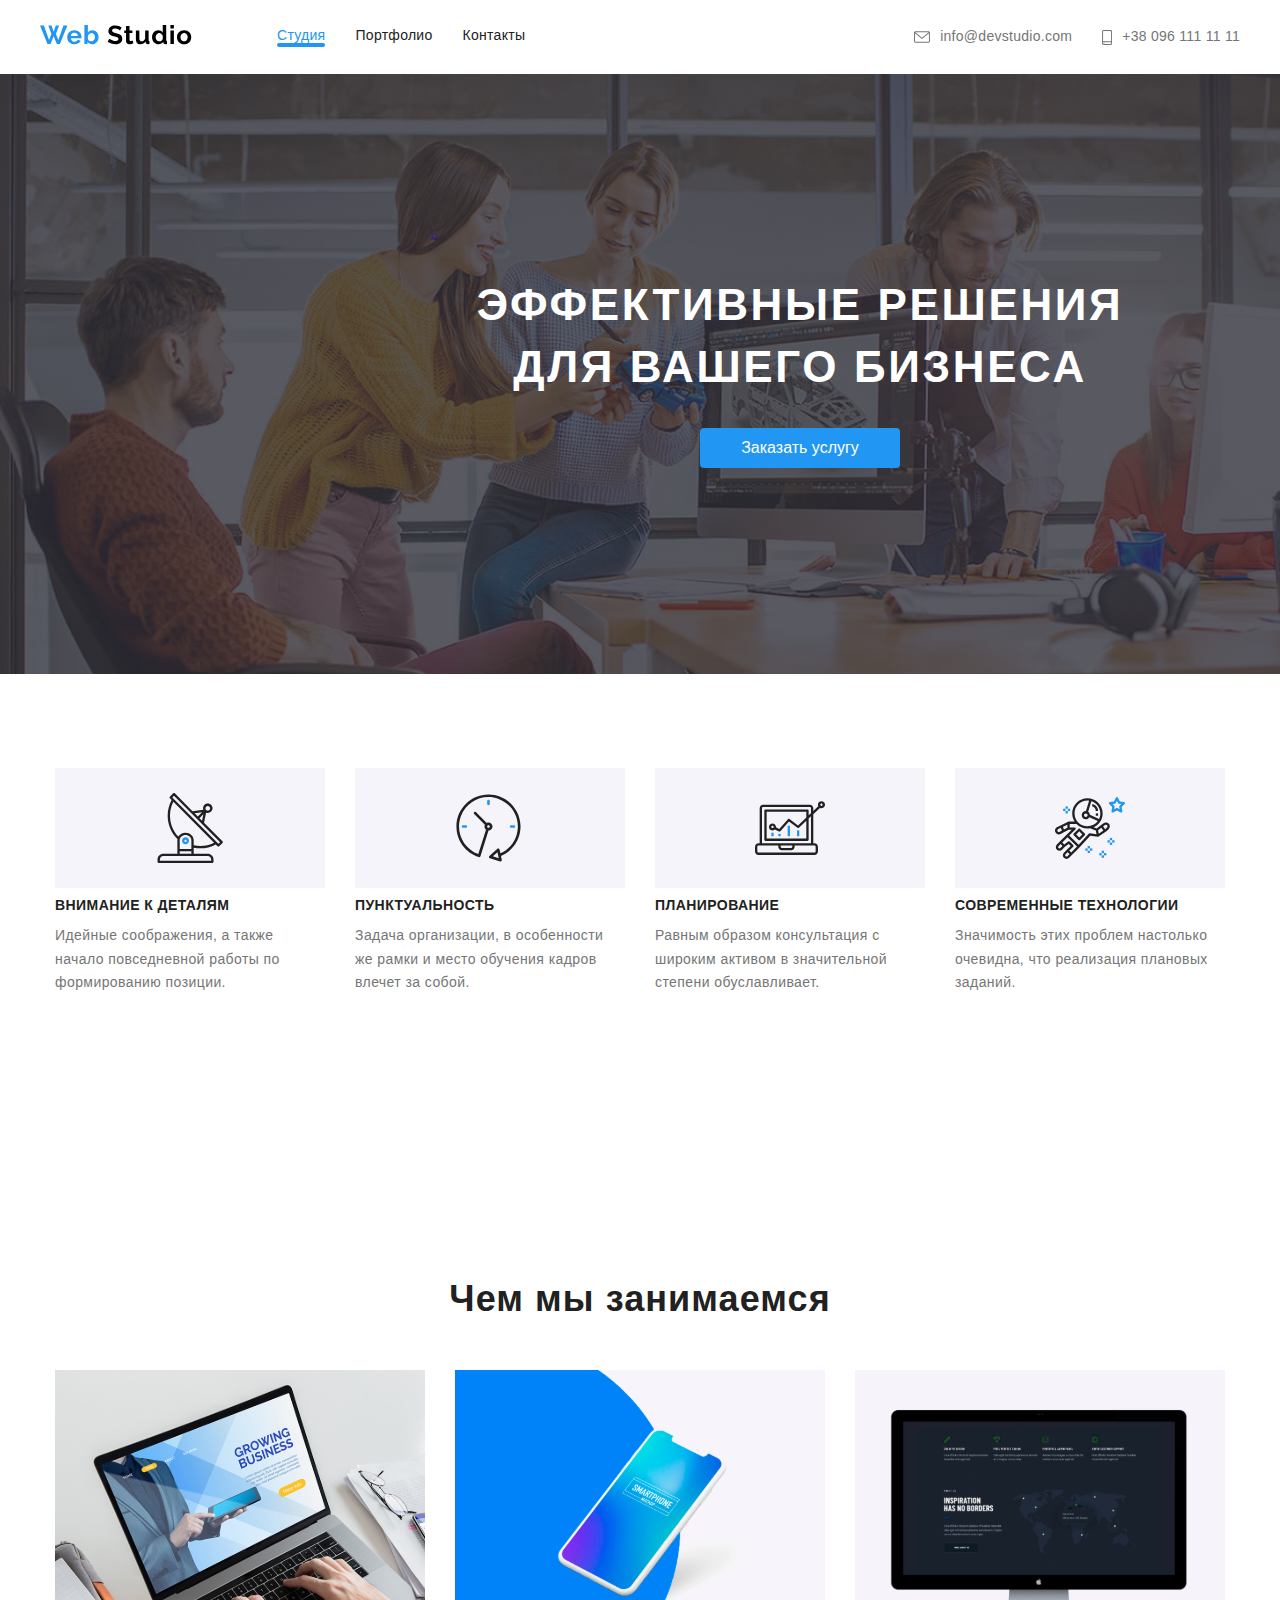
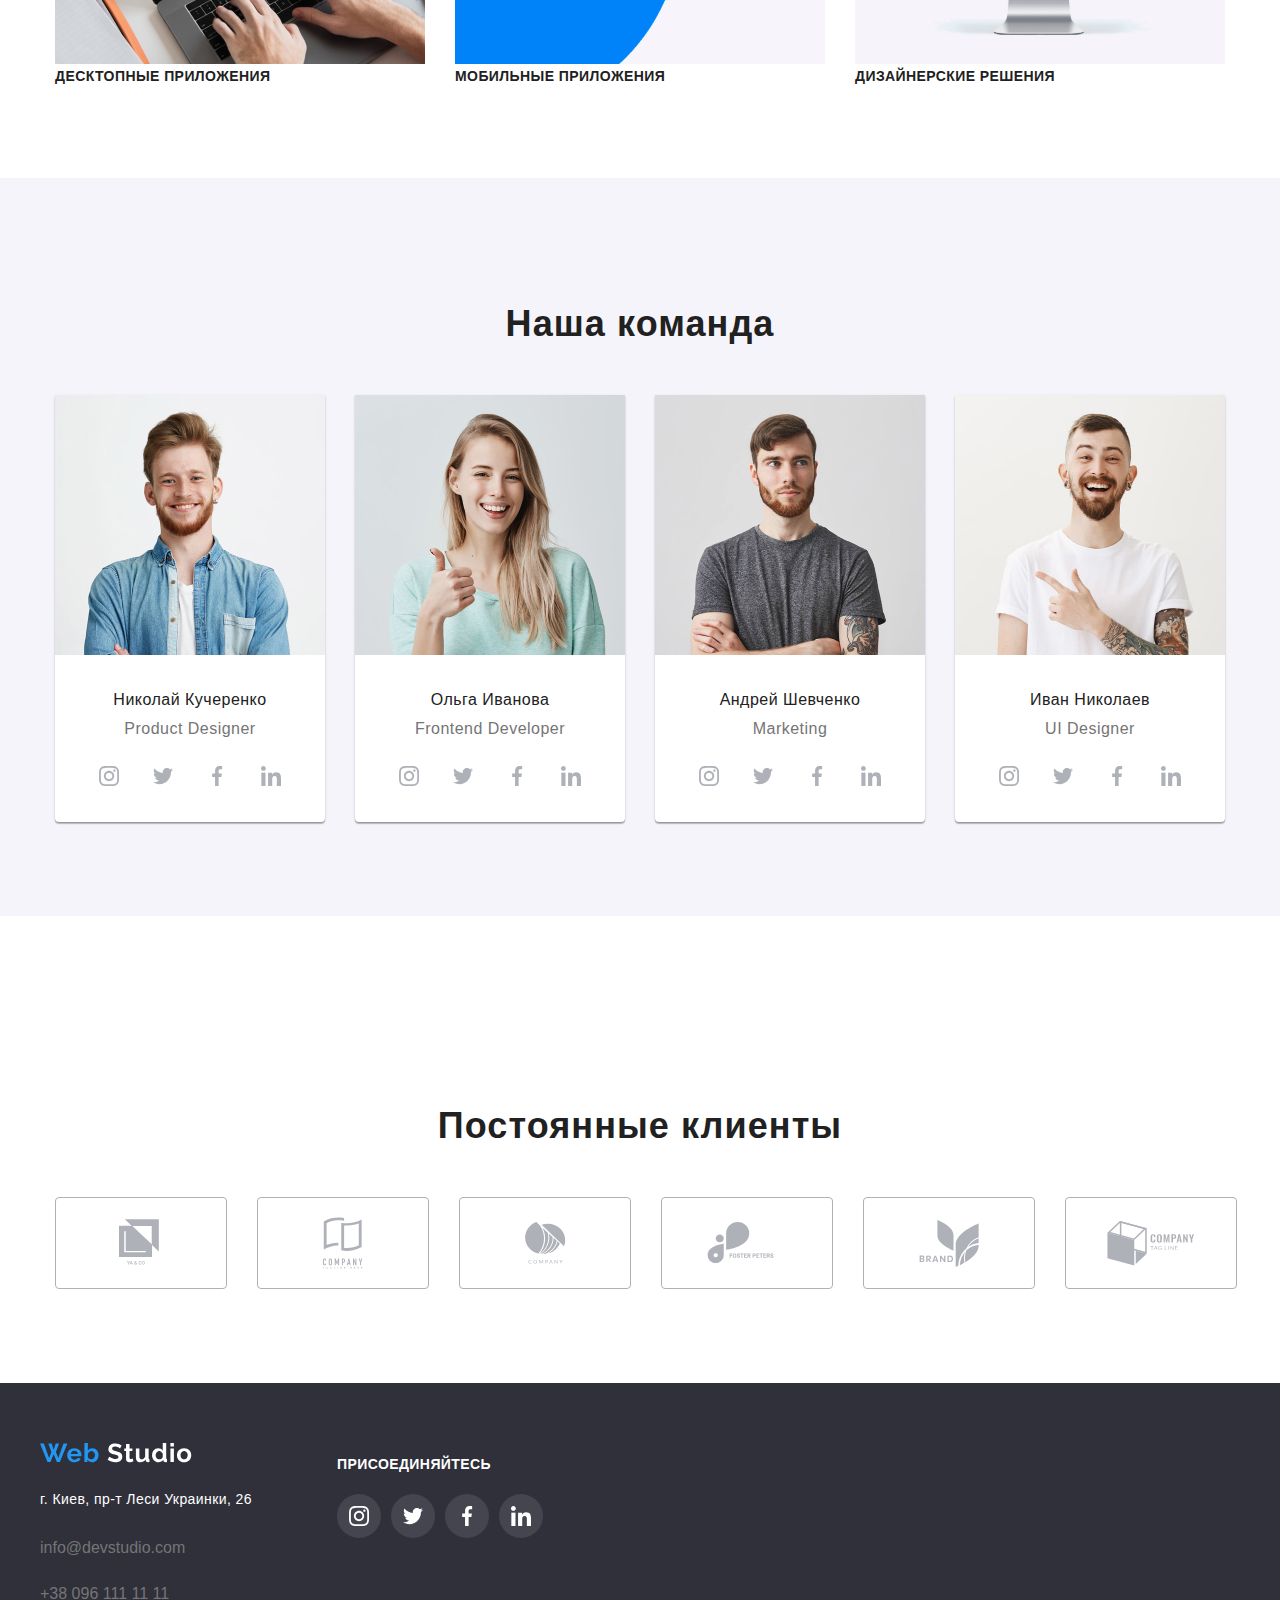
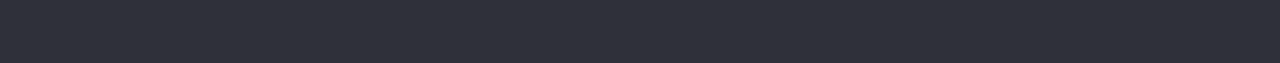
==== index.html @ 4288b65d "Update index.html" ====
<!DOCTYPE html>
<html lang="ru">
  <head>
    <meta charset="UTF-8" />
    <meta name="viewport" content="width=device-width, initial-scale=1.0" />
    <link
      rel="stylesheet"
      href="https://cdnjs.cloudflare.com/ajax/libs/modern-normalize/0.7.0/modern-normalize.min.css"
    />
    <link rel="stylesheet" href="./css/styles.css" />
    <title>WebStudio</title>
  </head>

  <body class="page">
    <!-- header  -->
    <header>
      <div class="navigation-container">
        <div class="logo">
          <a href="./index.html"
            ><img src="./images/WebStudio.svg" alt="Логотип"
          /></a>
        </div>
        <!-- Site navigation -->

        <nav>
          <ul class="site-nav list">
            <li class="item">
              <a class="current-link" href="./index.html">Студия</a>
            </li>
            <li class="item"><a href="./portfolio.html">Портфолио</a></li>
            <li class="item"><a href="">Контакты</a></li>
          </ul>
        </nav>

        <!-- contacts -->

        <div class="contacts">
          <a class="email-style" href="mailto:info@devstudio.co"
            ><svg class="icon-email" width="16" height="12">
              <use href="./images/sprite.svg#icon-envelope"></use>
            </svg>
            <span class="email-text"> info@devstudio.com</span>
          </a>

          <a class="phonenumber-style" href="tel:+380961111111"
            ><svg class="icon-phone" width="10" height="15">
              <use href="./images/sprite.svg#icon-smartphone"></use>
            </svg>
            <span class="phonenumber-text"> +38 096 111 11 11</span>
          </a>
        </div>
      </div>
    </header>
    <main>
      <!-- Hero -->
      <section class="hero">
        <div class="cotainer-hero">
          <h1 class="hero-title no-margin">
            Эффективные решения <br />
            для вашего бизнеса
          </h1>
          <button class="button">Заказать услугу</button>
        </div>
      </section>
      <!-- Features -->
      <section class="features">
        <div class="container">
          <h2 class="title no-margin">
            *Логический заголовк,который не должен отображаться*
          </h2>
          <ul class="list">
            <li class="item">
              <div class="features-icon-bcg">
                <svg class="features-icon">
                  <use
                    href="./images/sprite.svg#icon-antenna"
                    width="70"
                    height="70"
                  ></use>
                </svg>
              </div>
              <h3 class="features-title">Внимание к деталям</h3>
              <p class="features-text">
                Идейные соображения, а также начало повседневной работы по
                формированию позиции.
              </p>
            </li>
            <li class="item">
              <div class="features-icon-bcg">
                <svg class="features-icon">
                  <use
                    href="./images/sprite.svg#icon-clock"
                    width="67"
                    height="70"
                  ></use>
                </svg>
              </div>
              <h3 class="features-title">Пунктуальность</h3>
              <p class="features-text">
                Задача организации, в особенности же рамки и место обучения
                кадров влечет за собой.
              </p>
            </li>
            <li class="item">
              <div class="features-icon-bcg">
                <svg class="features-icon">
                  <use
                    href="./images/sprite.svg#icon-computer"
                    width="70"
                    height="70"
                  ></use>
                </svg>
              </div>
              <h3 class="features-title">Планирование</h3>
              <p class="features-text">
                Равным образом консультация с широким активом в значительной
                степени обуславливает.
              </p>
            </li>
            <li class="item">
              <div class="features-icon-bcg">
                <svg class="features-icon">
                  <use
                    href="./images/sprite.svg#icon-astronaut"
                    width="70"
                    height="70"
                  ></use>
                </svg>
              </div>
              <h3 class="features-title">Современные технологии</h3>
              <p class="features-text">
                Значимость этих проблем настолько очевидна, что реализация
                плановых заданий.
              </p>
            </li>
          </ul>
        </div>
      </section>
      <!-- Works -->
      <section class="works">
        <div class="container">
          <h2 class="works title">Чем мы занимаемся</h2>
          <!-- work types -->
          <ul class="works-list list">
            <li class="works-item">
              <figure class="no-margin">
                <img src="./images/laptop.svg" alt="Лаптоп" width="370" />
                <figcaption class="work-name">
                  Десктопные приложения
                </figcaption>
              </figure>
            </li>
            <li class="works-item">
              <figure class="no-margin">
                <img
                  src="./images/telephoneblue.svg"
                  alt="Смартфон"
                  width="370"
                />
                <figcaption class="work-name">
                  Мобильные приложения
                </figcaption>
              </figure>
            </li>
            <li class="works-item">
              <figure class="no-margin">
                <img src="./images/desktop.svg" alt="экран" width="370" />
                <figcaption class="work-name">
                  Дизайнерские решения
                </figcaption>
              </figure>
            </li>
          </ul>
        </div>
      </section>
      <!-- Our Team -->
      <section class="team">
        <div class="container">
          <h2 class="title">Наша команда</h2>
          <!-- team members -->
          <ul class="team-list list">
            <li class="team-item">
              <img
                src="./images/kolja.jpg"
                alt="Николай Кучеренко"
                width="270"
              />
              <h3 class="team-name">Николай Кучеренко</h3>
              <p class="team-text">Product Designer</p>
              <ul class="social list">
                <li class="social-item">
                  <a class="social-link" href=""
                    ><svg class="social-icon" width="20" height="20">
                      <use href="/images/sprite.svg#icon-instagram"></use>
                    </svg>
                  </a>
                </li>
                <li class="social-item">
                  <a class="social-link" href=""
                    ><svg class="social-icon" width="22" height="20">
                      <use href="/images/sprite.svg#icon-twitter" />
                    </svg>
                  </a>
                </li>
                <li class="social-item">
                  <a class="social-link" href=""
                    ><svg class="social-icon" width="20" height="30">
                      <use href="/images/sprite.svg#icon-facebook" />
                    </svg>
                  </a>
                </li>
                <li class="social-item">
                  <a class="social-link" href=""
                    ><svg class="social-icon" width="20" height="20">
                      <use href="/images/sprite.svg#icon-linkedin" />
                    </svg>
                  </a>
                </li>
              </ul>
            </li>
            <li class="team-item">
              <img src="./images/olga.jpg" alt="Ольга Иванова" width="270" />
              <h3 class="team-name">Ольга Иванова</h3>
              <p class="team-text">Frontend Developer</p>
              <ul class="social list">
                <li class="social-item">
                  <a class="social-link" href=""
                    ><svg class="social-icon" width="20" height="20">
                      <use href="/images/sprite.svg#icon-instagram" />
                    </svg>
                  </a>
                </li>
                <li class="social-item">
                  <a class="social-link" href=""
                    ><svg class="social-icon" width="22" height="20">
                      <use href="/images/sprite.svg#icon-twitter" />
                    </svg>
                  </a>
                </li>
                <li class="social-item">
                  <a class="social-link" href=""
                    ><svg class="social-icon" width="20" height="30">
                      <use href="/images/sprite.svg#icon-facebook" />
                    </svg>
                  </a>
                </li>
                <li class="social-item">
                  <a class="social-link" href=""
                    ><svg class="social-icon" width="20" height="20">
                      <use href="/images/sprite.svg#icon-linkedin" />
                    </svg>
                  </a>
                </li>
              </ul>
            </li>
            <li class="team-item">
              <img
                src="./images/andrei.jpg"
                alt="Андрей Шевченко"
                width="270"
              />
              <h3 class="team-name">Андрей Шевченко</h3>
              <p class="team-text">Marketing</p>
              <ul class="social list">
                <li class="social-item">
                  <a class="social-link" href=""
                    ><svg class="social-icon" width="20" height="20">
                      <use href="/images/sprite.svg#icon-instagram" />
                    </svg>
                  </a>
                </li>
                <li class="social-item">
                  <a class="social-link" href=""
                    ><svg class="social-icon" width="22" height="20">
                      <use href="/images/sprite.svg#icon-twitter" />
                    </svg>
                  </a>
                </li>
                <li class="social-item">
                  <a class="social-link" href=""
                    ><svg class="social-icon" width="20" height="30">
                      <use href="/images/sprite.svg#icon-facebook" />
                    </svg>
                  </a>
                </li>
                <li class="social-item">
                  <a class="social-link" href=""
                    ><svg class="social-icon" width="20" height="20">
                      <use href="/images/sprite.svg#icon-linkedin" />
                    </svg>
                  </a>
                </li>
              </ul>
            </li>
            <li class="team-item">
              <img src="./images/ivan.jpg" alt="Иван Николаев" width="270" />
              <h3 class="team-name">Иван Николаев</h3>
              <p class="team-text">UI Designer</p>
              <ul class="social list">
                <li class="social-item">
                  <a class="social-link" href=""
                    ><svg class="social-icon" width="20" height="20">
                      <use href="/images/sprite.svg#icon-instagram" />
                    </svg>
                  </a>
                </li>
                <li class="social-item">
                  <a class="social-link" href=""
                    ><svg class="social-icon" width="22" height="20">
                      <use href="/images/sprite.svg#icon-twitter" />
                    </svg>
                  </a>
                </li>
                <li class="social-item">
                  <a class="social-link" href=""
                    ><svg class="social-icon" width="20" height="30">
                      <use href="/images/sprite.svg#icon-facebook" />
                    </svg>
                  </a>
                </li>
                <li class="social-item">
                  <a class="social-link" href=""
                    ><svg class="social-icon" width="20" height="20">
                      <use href="/images/sprite.svg#icon-linkedin" />
                    </svg>
                  </a>
                </li>
              </ul>
            </li>
          </ul>
        </div>
      </section>
      <!-- Customers -->
      <section class="customers">
        <div class="container">
          <h2 class="title">Постоянные клиенты</h2>
          <!-- customers list -->
          <ul class="customers-logo list">
            <li class="customer-logo-pic">
              <a class="customers-link" href=""
                ><svg width="44" height="49">
                  <use href="/images/sprite.svg#icon-Client1" />
                </svg>
              </a>
            </li>
            <li class="customer-logo-pic">
              <a class="customers-link" href=""
                ><svg width="40" height="52">
                  <use href="/images/sprite.svg#icon-Client2" />
                </svg>
              </a>
            </li>
            <li class="customer-logo-pic">
              <a class="customers-link" href=""
                ><svg width="41" height="42">
                  <use href="/images/sprite.svg#icon-Client3" />
                </svg>
              </a>
            </li>
            <li class="customer-logo-pic">
              <a class="customers-link" href=""
                ><svg width="80" height="42">
                  <use href="/images/sprite.svg#icon-Client4" />
                </svg>
              </a>
            </li>
            <li class="customer-logo-pic">
              <a class="customers-link" href=""
                ><svg width="60" height="47">
                  <use href="/images/sprite.svg#icon-Client5" />
                </svg>
              </a>
            </li>
            <li class="customer-logo-pic">
              <a class="customers-link" href=""
                ><svg width="88" height="45">
                  <use href="/images/sprite.svg#icon-Client6" />
                </svg>
              </a>
            </li>
          </ul>
        </div>
      </section>
    </main>
    <!-- Footer -->
    <footer class="footer">
      <!-- logo -->
      <div class="footer-container">
        <div class="logo-footer">
          <a href="./index.html"
            ><img src="./images/WebStudio-footer.svg" alt="Логотип"
          /></a>
          <address>
            <span class="phys-address"> г. Киев, пр-т Леси Украинки, 26</span>
            <br />
            <!-- contacts -->
            <a href="mailto:info@devstudio.co">
              <span class="adress">info@devstudio.com</span></a
            >
            <br />
            <a href="tel:+380961111111">
              <span class="adress">+38 096 111 11 11</span></a
            >
          </address>
        </div>
        <!-- subscribe -->
        <div class="subscribe-container">
          <h2 class="subscribe-title">присоединяйтесь</h2>
          <ul class="footer-social list">
            <li class="footer-social-item">
              <a class="footer-social-link" href=""
                ><svg class="footer-social-icon" width="20" height="20">
                  <use href="/images/sprite.svg#icon-instagram" />
                </svg>
              </a>
            </li>
            <li class="footer-social-item">
              <a class="footer-social-link" href=""
                ><svg class="footer-social-icon" width="22" height="20">
                  <use href="/images/sprite.svg#icon-twitter" />
                </svg>
              </a>
            </li>
            <li class="footer-social-item">
              <a class="footer-social-link" href=""
                ><svg class="footer-social-icon" width="20" height="30">
                  <use href="/images/sprite.svg#icon-facebook" />
                </svg>
              </a>
            </li>
            <li class="footer-social-item">
              <a class="footer-social-link" href=""
                ><svg class="footer-social-icon" width="20" height="20">
                  <use href="/images/sprite.svg#icon-linkedin" />
                </svg>
              </a>
            </li>
          </ul>
        </div>
      </div>
    </footer>
  </body>
</html>
---- css/styles.css ----
/* Цыетовая палитра */
/* Primary text color #212121
Secondary text color #757575
alternative text color #FFFFFF
accent color #2196F3


bcg color #FFFFFF
bcg alternative color #F5F4FA*/

:root {
  --primary-text-color: #212121;
  --secondary-text-color: #757575;
  --alternative-text-color: #ffffff;
  --accent-color: #2196f3;
  --bcg-color: #ffffff;
  --bcg-alternative-color: #f5f4fa;
}
/* * {
  outline: solid darkslateblue; */

/* all paige main formattiong */
.page {
  font-family: "Roboto", sans-serif;
  color: var(--primary-text-color);
  background-color: var(--bcg-color);
}
/* No dots on lists */
.list {
  list-style: none;
  padding: 0px;
  margin: 0px;
}
/* Отменяем подчеркивание у ссылки */
a {
  color: var(--primary-text-color);
  text-decoration: none;
}
/* Delete margin utility */
.no-margin {
  margin: 0px;
}

.container {
  width: 1200px;
  margin-right: auto;
  margin-left: auto;
  padding-left: 15px;
  padding-right: 15px;
  padding-bottom: 94px;
  padding-top: 94px;
}

/* Header
*/

/* site navigation 
and contacts 
focus and hover */
.site-nav :hover,
.site-nav :focus {
  color: var(--accent-color);
}
.current-link::after {
  content: "";
  display: flex;

  height: 4px;

  background: #2196f3;
  border-radius: 2px;
}
.current-link {
  color: var(--accent-color);
}

/* Nsv contsiner */
.navigation-container {
  display: flex;
  align-items: center;
  padding: 25px 15px;
  max-width: 1230px;
  margin: 0 auto;
}
/* allTitles H2 */
.title {
  font-weight: 700;
  font-size: 36px;
  line-height: 1.2;
  text-align: center;
  letter-spacing: 0.03em;
}
/* logo */

.logo {
  display: inline-block;
}
/* site navigation text  */
.site-nav {
  font-weight: 500;
  font-size: 14px;
  line-height: 1.1;
  letter-spacing: 0.02em;
  display: flex;
  margin-left: 85px;
}

.site-nav .item {
  margin-left: auto;
}
/* CONTACTS */
.contacts {
  display: flex;
  align-items: center;
  margin-left: auto;
}
.email-style {
  display: flex;
  align-items: center;
  color: #757575;
  fill: #757575;
  margin-right: 30px;
}
.email-style:focus,
.email-style:hover {
  color: var(--accent-color);
  fill: var(--accent-color);
}
.icon-email {
  margin-right: 10px;
}
.email-text {
  font-style: normal;

  font-style: normal;
  font-weight: 500;
  font-size: 14px;
  line-height: 1.14;
  letter-spacing: 0.02em;
}

.phonenumber-style {
  display: flex;
  align-items: center;
  color: #757575;
  fill: #757575;
}
.phonenumber-style:focus,
.phonenumber-style:hover {
  color: var(--accent-color);
  fill: var(--accent-color);
}
.icon-phone {
  margin-right: 10px;
}
.phonenumber-text {
  font-style: normal;

  font-style: normal;
  font-weight: 500;
  font-size: 14px;
  line-height: 1.14;
  letter-spacing: 0.02em;
}
/* Hero */
.cotainer-hero {
  padding-top: 200px;
  padding-bottom: 200px;
}
.hero {
  background-image: linear-gradient(
      to right,
      rgba(47, 48, 58, 0.8),
      rgba(47, 48, 58, 0.8)
    ),
    url(../images/Header-img.jpg);
  background-color: #212121;
  width: 1600px;
  height: 600px;
  margin: auto;
  background-repeat: no-repeat;
  background-position: center;
  background-size: cover;
  text-align: center;
}

/* Hero title */
.hero-title {
  font-weight: 900;
  font-size: 44px;
  line-height: 1.4;

  text-align: center;
  letter-spacing: 0.06em;
  text-transform: uppercase;

  color: var(--alternative-text-color);
}

/* Hero button */
.button {
  padding: 10px 32px;
  color: var(--alternative-text-color);
  display: inline-block;
  background: #2196f3;
  border-radius: 4px;
  border: 1px solid transparent;
  min-width: 200px;
  margin-top: 30px;
}
/* Features */
.features .list {
  display: flex;
  justify-content: center;
}
/* FEATURES ICONS */
.features-icon-bcg {
  width: 270px;
  height: 120px;
  background-color: #f5f4fa;
  display: flex;
  align-items: center;
  justify-content: center;
}
.features-icon {
  width: 70px;
  height: 70px;
}
.list .item {
  margin-right: 30px;
}
.list .item:last-child {
  margin-right: 0px;
}

.features .title {
  display: none;
}

/* FETURES ICONS */

/* features title*/
.features-title {
  font-weight: 700;
  font-size: 14px;
  line-height: 1.1;
  letter-spacing: 0.03em;
  text-transform: uppercase;
  margin-bottom: 0px;
  margin-top: 10px;
}
/* features text dsc */
.features-text {
  color: var(--secondary-text-color);

  font-size: 14px;
  line-height: 1.7;
  letter-spacing: 0.03em;
  margin-bottom: 0px;
  margin-top: 10px;
}
.works-list {
  display: flex;
}
.works-item + .works-item {
  margin-left: 30px;
}

/* works title */
.works .title {
  margin-bottom: 0px;
  margin-top: 94px;
}
/* Works exmples */
.works .list {
  margin-top: 50px;
}
/* our works picture dsc */
.work-name {
  font-weight: 700;
  font-size: 14px;
  line-height: 1.1;

  letter-spacing: 0.03em;
  text-transform: uppercase;
}
/* team */
.team {
  background-color: #f5f4fa;
  width: auto;
}
.team-item {
  width: calc((100% - 30px * 3) / 4);
  margin-right: 30px;
  box-shadow: 0px 2px 1px rgba(0, 0, 0, 0.2), 0px 1px 1px rgba(0, 0, 0, 0.14),
    0px 1px 3px rgba(0, 0, 0, 0.12);
  border-radius: 0px 0px 4px 4px;
  background-color: #fff;
}
.team-item:first-child {
  margin-left: 0px;
}
/* team list */
.team-list {
  margin-top: 50px;
  display: flex;
}

/* teammates names   */
.team-name {
  font-weight: 500;
  font-size: 16px;
  line-height: 1.2;

  letter-spacing: 0.03em;
  margin-top: 30px;
  margin-bottom: 0px;
  text-align: center;
}
/* temmates proffession dsc */
.team-text {
  font-size: 16px;
  line-height: 1.2;

  letter-spacing: 0.03em;

  color: var(--secondary-text-color);
  margin-top: 10px;
  margin-bottom: 0px;
  text-align: center;
}
/* social media list */

.social {
  margin-top: 16px;
  margin-bottom: 24px;
  display: flex;
  justify-content: center;
}
.social-item + .social-item {
  margin-left: 10px;
}
.social-link {
  display: flex;
  justify-content: center;
  align-items: center;

  width: 44px;
  height: 44px;
  border-radius: 50%;

  fill: #afb1b8;
}

.social-link:hover,
.social-link:focus {
  background-color: var(--accent-color);
  fill: #ffffff;
}

/* loyal customers  list*/
.customers-logo {
  margin-bottom: 0px;
  margin-top: 50px;
  display: flex;
}
.customers-link {
  display: flex;
  justify-content: center;
  align-items: center;
  fill: #afb1b8;

  width: 170px;
  height: 90px;
}
.customers-link:hover,
.customers-link:focus {
  fill: #2196f3;
}

.customer-logo-pic {
  border: 1px solid #afb1b8;
  box-sizing: border-box;
  border-radius: 4px;
}
.customer-logo-pic:hover,
.customer-logo-pic:focus {
  border: 1px solid #2196f3;
}
.customer-logo-pic + .customer-logo-pic {
  margin-left: 30px;
}
/* Loyal custumers title*/
.customers .title {
  margin-bottom: 0px;
  margin-top: 94px;
}

/* Footer */

.footer {
  background-color: #2f303a;
}
/* Footer content */
.footer-container {
  max-width: 1230px;
  padding-top: 60px;
  padding-bottom: 60px;
  margin-left: auto;
  margin-right: auto;
  padding-left: 15px;
  padding-right: 15px;
  display: flex;
  flex-wrap: wrap;
}
.logo-footer {
  min-width: 267px;
}

.address {
  display: flex;
}

/* Physical addres going with other color */
.phys-address {
  font-size: 14px;
  line-height: 1.7;
  letter-spacing: 0.03em;
  color: var(--alternative-text-color);
  margin-top: 20px;
  margin-bottom: 0px;
  display: flex;
  flex-wrap: wrap;
  font-style: normal;
}
/* mail and telephone footer color */
.adress {
  color: var(--secondary-text-color);
  margin-bottom: 0px;
  margin-top: 9px;
  display: inline-block;
  display: flex;
  flex-wrap: wrap;
  font-style: normal;
}
.subscribe-container {
  flex-direction: column;
  display: flex;

  margin-left: 30px;
  min-width: 272px;
}
/* Subscibe tittle */
.subscribe-title {
  color: var(--alternative-text-color);
  margin-bottom: 20px;
  font-weight: 700;
  font-size: 14px;
  line-height: 1.4;
  letter-spacing: 0.03em;
  text-transform: uppercase;
}
.footer-social {
  display: flex;
}
.footer-social-link {
  display: flex;
  width: 44px;
  height: 44px;
  background-color: rgba(255, 255, 255, 0.1);
  fill: #ffffff;
  border-radius: 50%;
  justify-content: center;
  align-items: center;
}
.footer-social-link:hover,
.footer-social-link:focus {
  background-color: var(--accent-color);
}
.footer-social-item + .footer-social-item {
  margin-left: 10px;
}

/* !!!!!!!!!!!!!!!!!!!!!!!!POrtfolio content!!!!!!!!!!!!!!!!!!!!!!!!! */

/* Portfolio filter effects hover and focus */
.portfolio-filter :hover,
.portfolio-filter :focus {
  color: var(--accent-color);
}
.portfolio-menu {
  display: flex;
  justify-content: center;
}
.portfolio-nav {
  margin-top: 93px;
  justify-content: center;
}
/* .filter-name:nth-child(n + 2) {
  margin-left: 0px;
} */

.filter-button + .filter-button {
  margin-left: 8px;
}
.filter-name {
  padding: 6px 22px;

  display: flex;

  text-align: center;

  background: #f5f4fa;
  border-radius: 4px;
  font-weight: 500;
  font-size: 16px;
  line-height: 1.6;
  letter-spacing: 0.03em;
}

.filter-name:hover {
  background-color: var(--accent-color);
  color: #ffffff;
}

.portfolio-notitle {
  display: none;
}

.container-portfolio {
  padding: 0px 15px;
  max-width: 1200px;
  margin: 0 auto;
  margin-bottom: 94px;
}

.portfolio {
  margin-bottom: 0px;
  margin-top: 50px;
  display: flex;
  flex-wrap: wrap;
  justify-content: center;
}
.porfolio-item {
  width: calc((100% - 60px) / 3);
  margin-right: 30px;
  margin-bottom: 30px;
  border: 1px solid #eeeeee;
  height: 404px;
  position: relative;

  overflow: hidden;
}

.overlay {
  display: inline-flex;
  position: absolute;
  top: 0;
  left: 0;
  width: 100%;
  height: 294px;

  padding: 63px 24px;

  transform: translateY(150%);
  transition: 250ms transform cubic-bezier(0.4, 0, 0.2, 1);

  background-color: rgba(33, 150, 243, 0.9);
  color: var(--alternative-text-color);
}
.porfolio-item:hover {
  border: 1px solid #eeeeee;
  box-sizing: border-box;
  box-shadow: 0px 1px 1px rgba(0, 0, 0, 0.12), 0px 4px 4px rgba(0, 0, 0, 0.06),
    1px 4px 6px rgba(0, 0, 0, 0.16);
}
.porfolio-item:hover .overlay {
  transform: translateX(0);
}

.porfolio-item:nth-child(3n) {
  margin-right: 0;
}
.porfolio-item:nth-last-child(-n + 3) {
  margin-bottom: 0;
}
/* name of works in portfolio */
.portfolio-title {
  font-style: normal;
  font-weight: 700;
  font-size: 18px;
  line-height: 2;
  letter-spacing: 0.03em;
  padding-left: 24px;
  padding-right: 24px;
}
/* Work descriptions in portfolio */
.portfolio-dsc {
  font-size: 16px;
  line-height: 1.9;
  letter-spacing: 0.03em;
  color: var(--secondary-text-color);
  padding: 0px 24px;
}
/* text on pics  */
.portfolio-text {
  font-size: 18px;
  line-height: 1.6;
  letter-spacing: 0.03em;
}
/* CEnetering of content groups */
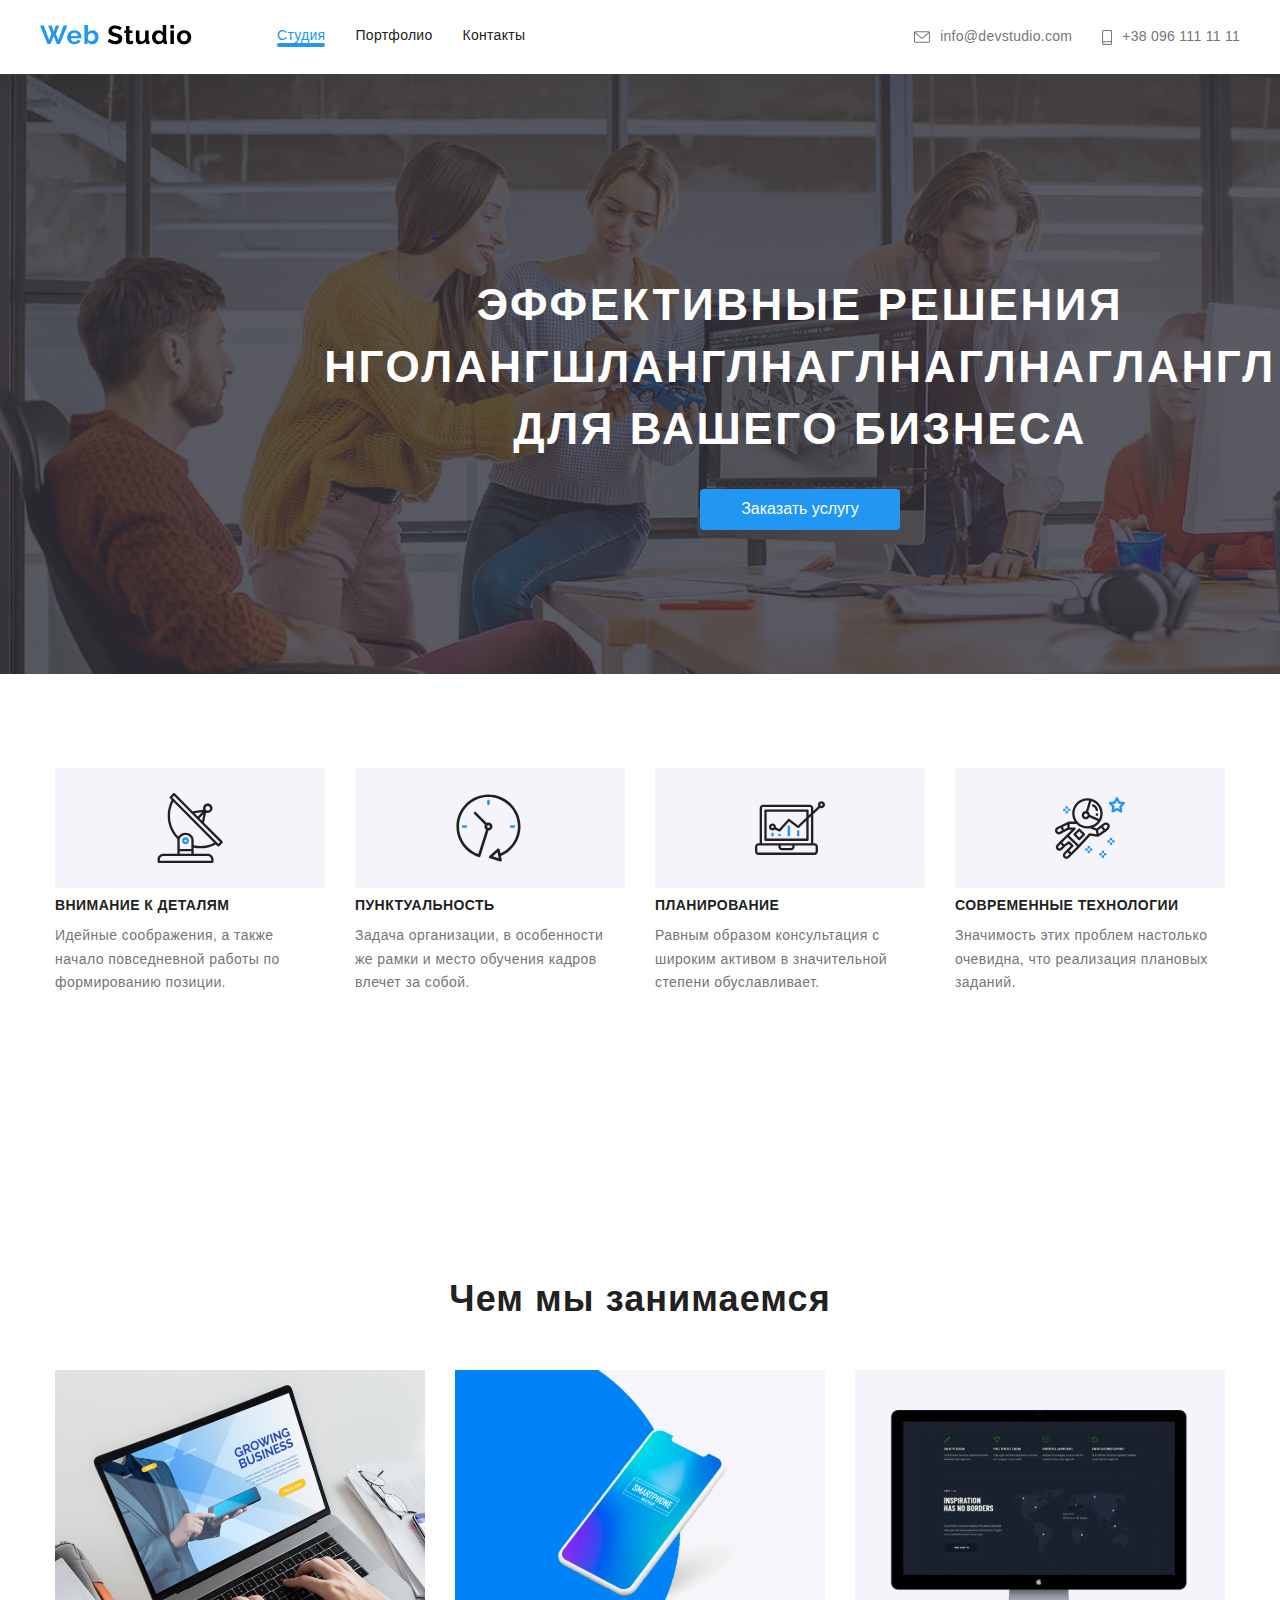
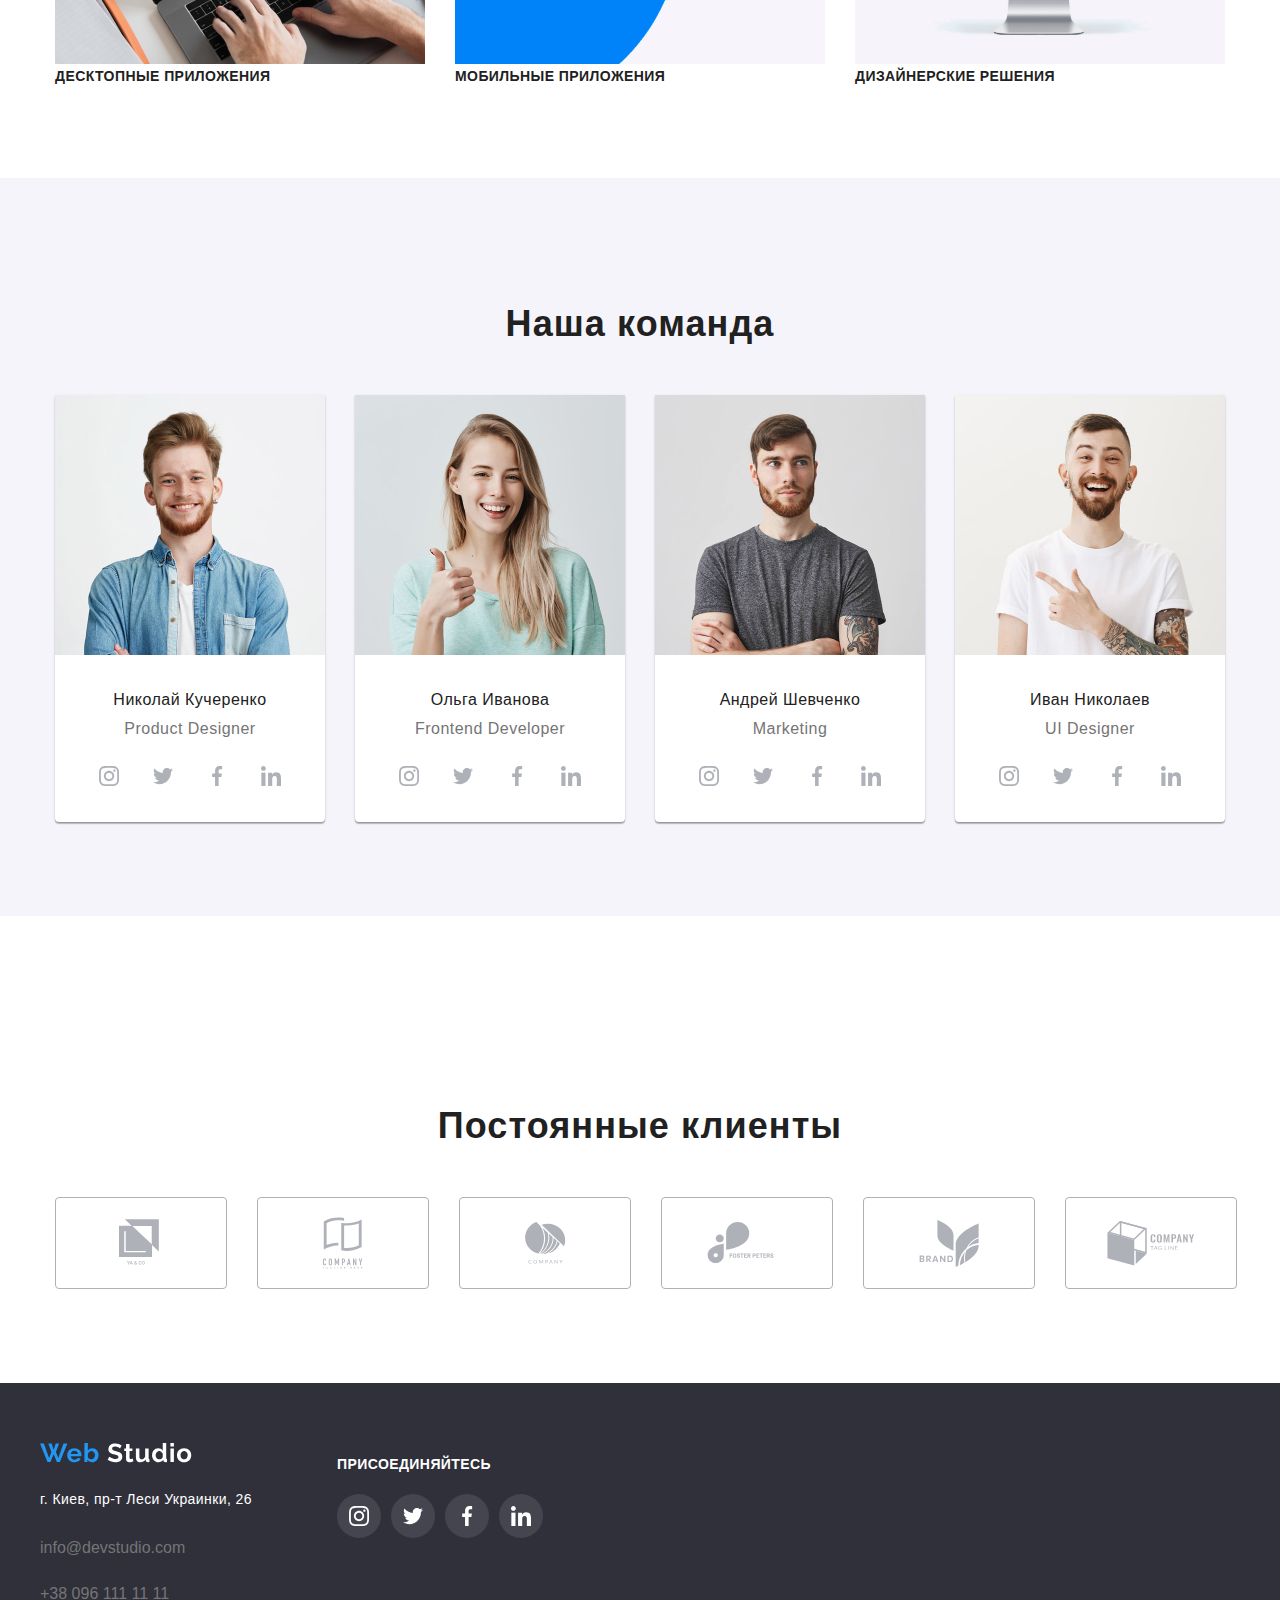
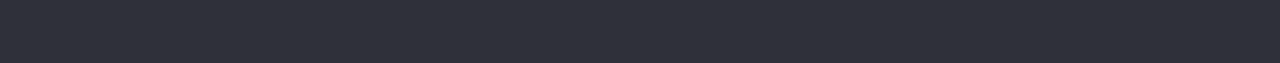
==== commit a3eebe84: "Update index.html" ====
--- a/index.html
+++ b/index.html
@@ -56,7 +56,7 @@
       <section class="hero">
         <div class="cotainer-hero">
           <h1 class="hero-title no-margin">
-            Эффективные решения <br />
+            Эффективные решения нголангшланглнаглнаглнаглангл <br />
             для вашего бизнеса
           </h1>
           <button class="button">Заказать услугу</button>
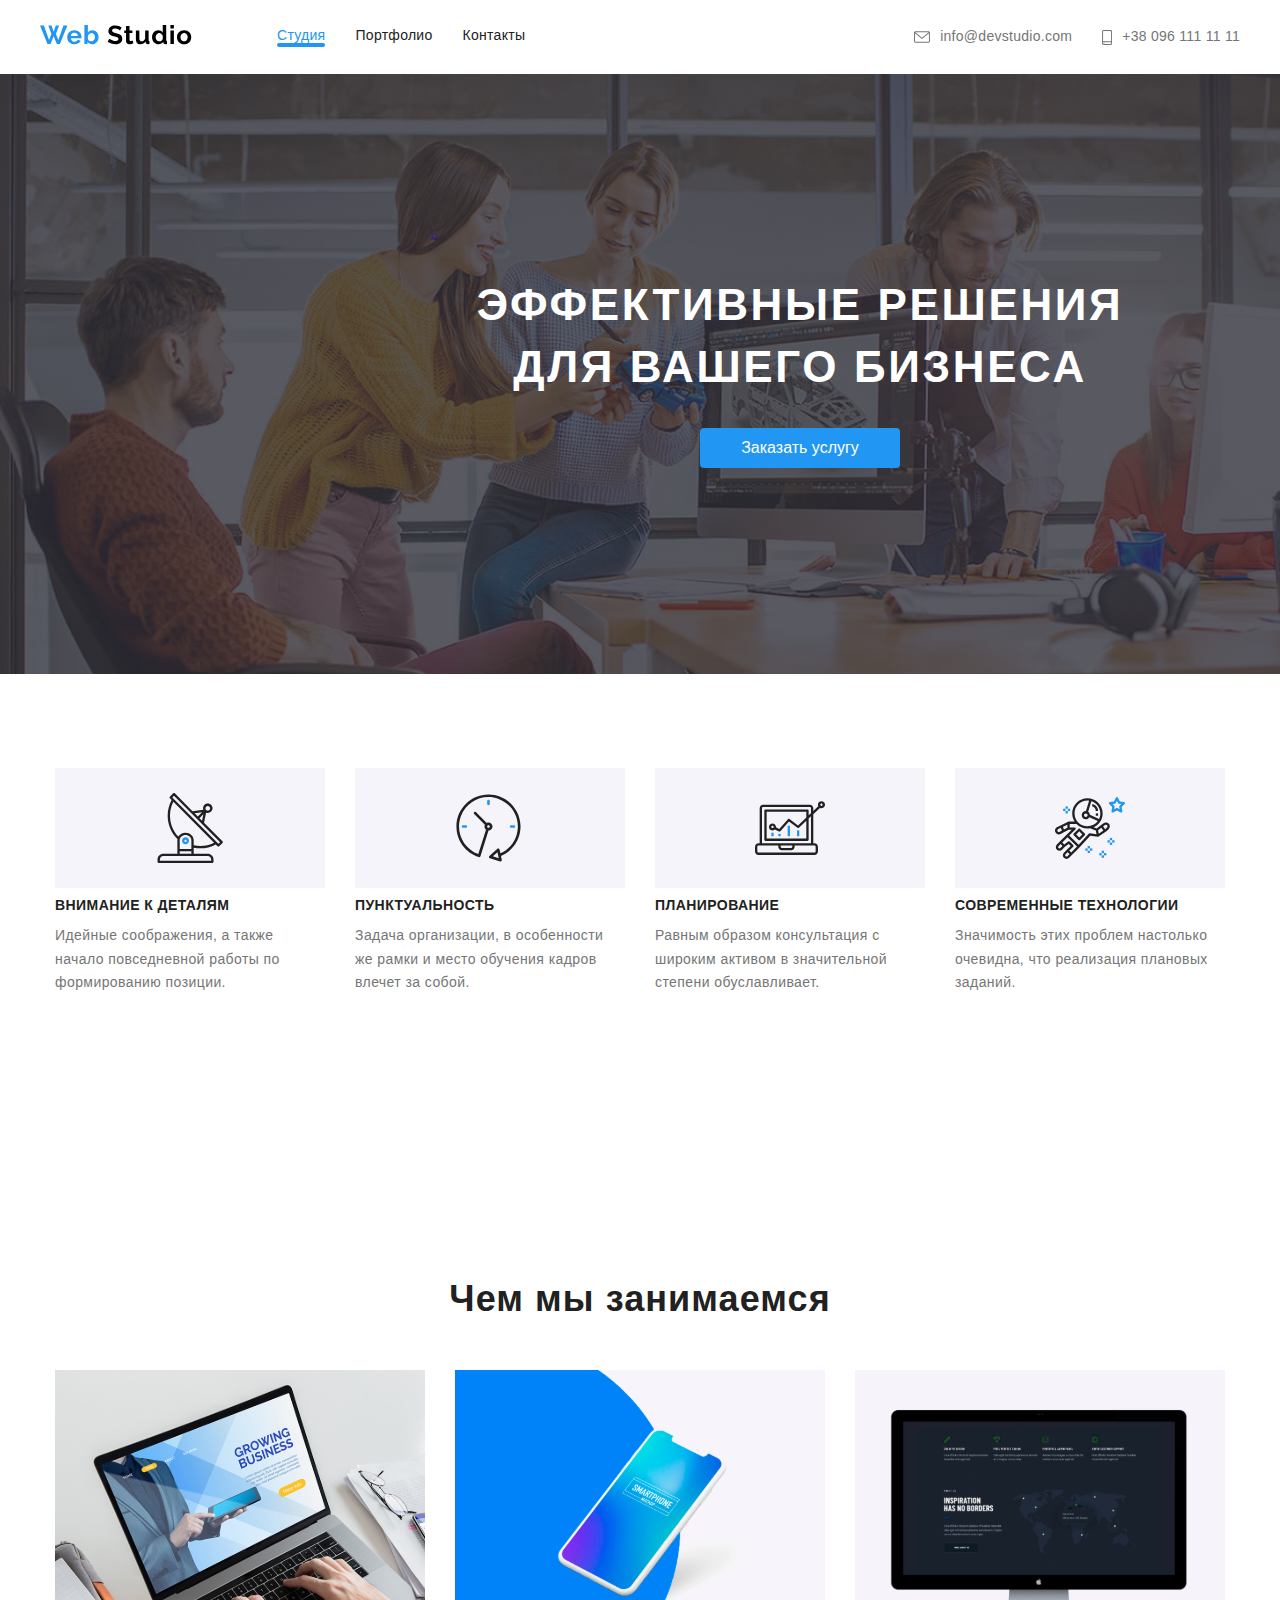
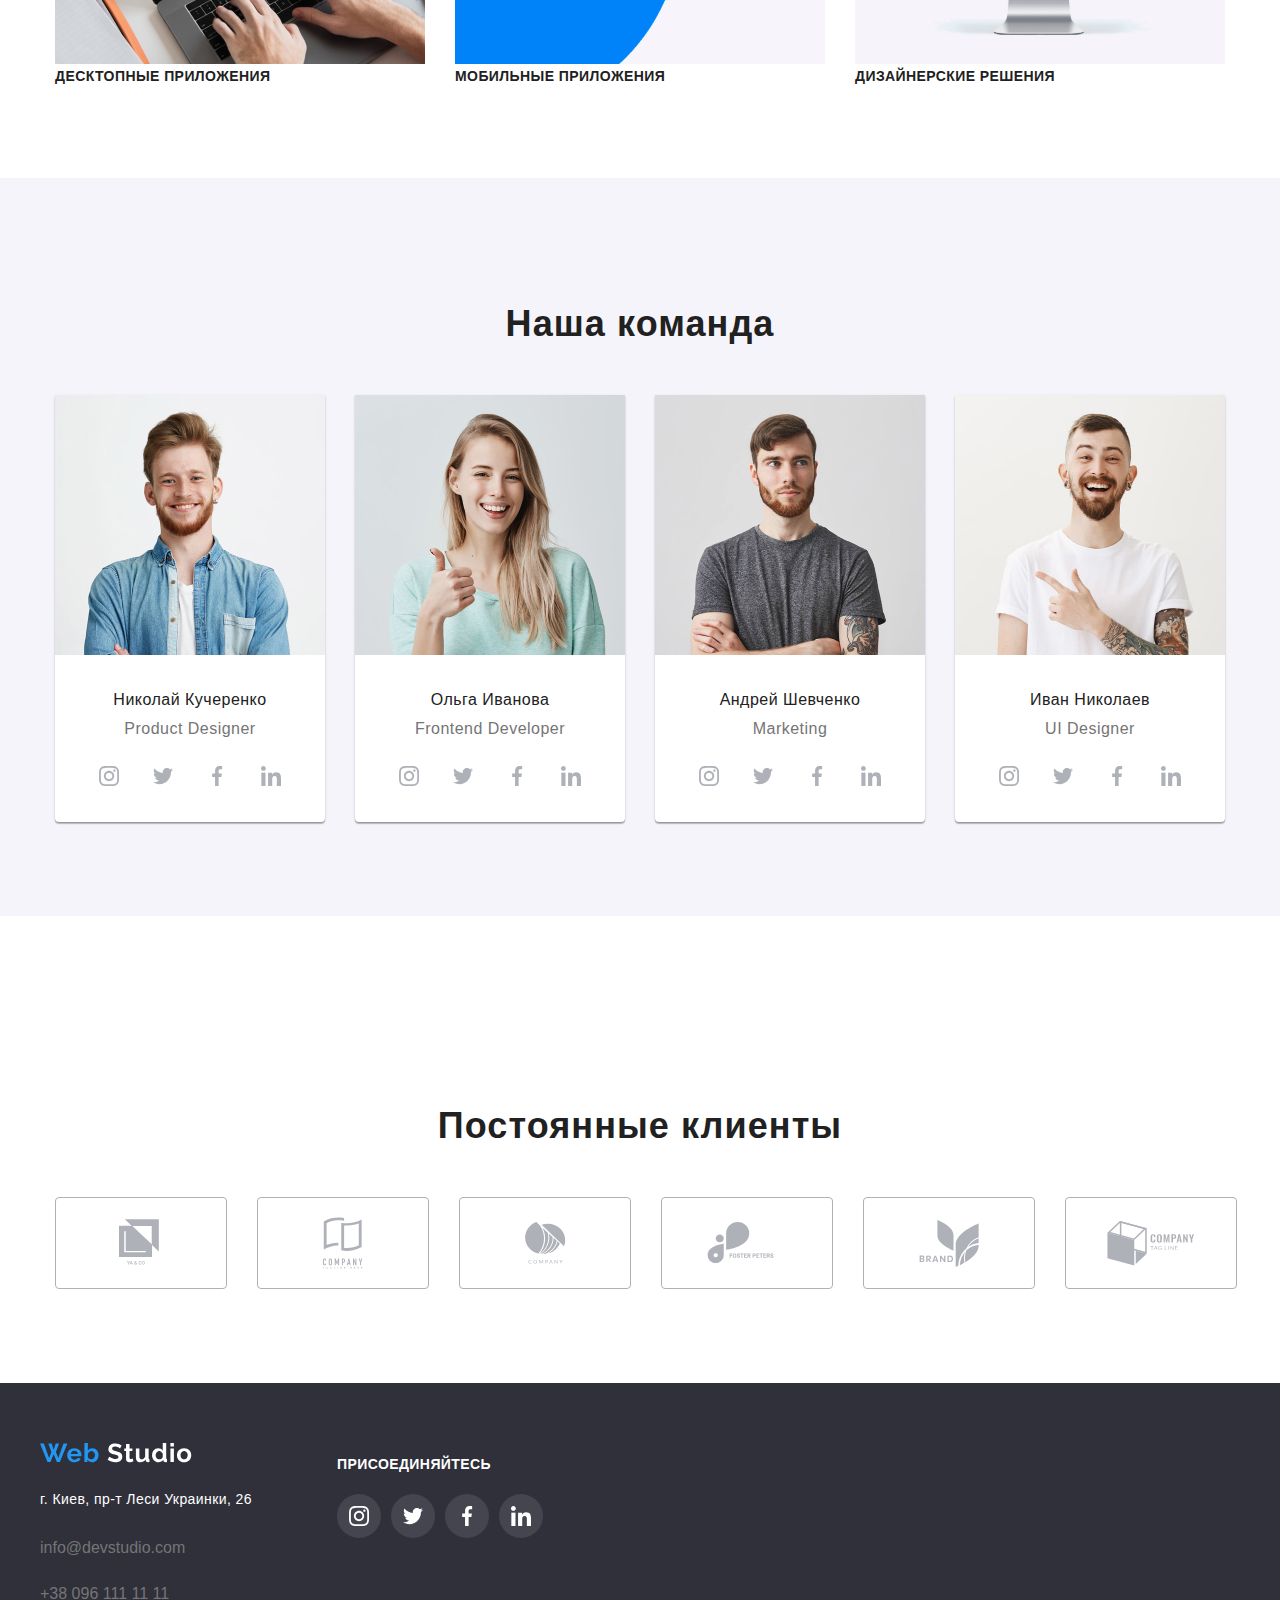
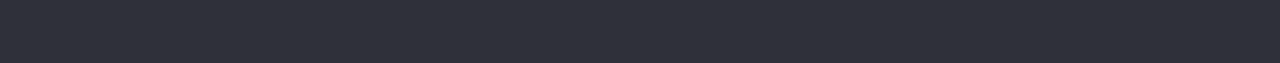
==== commit fec764cf: "Update index.html" ====
--- a/index.html
+++ b/index.html
@@ -56,7 +56,7 @@
       <section class="hero">
         <div class="cotainer-hero">
           <h1 class="hero-title no-margin">
-            Эффективные решения нголангшланглнаглнаглнаглангл <br />
+            Эффективные решения <br />
             для вашего бизнеса
           </h1>
           <button class="button">Заказать услугу</button>
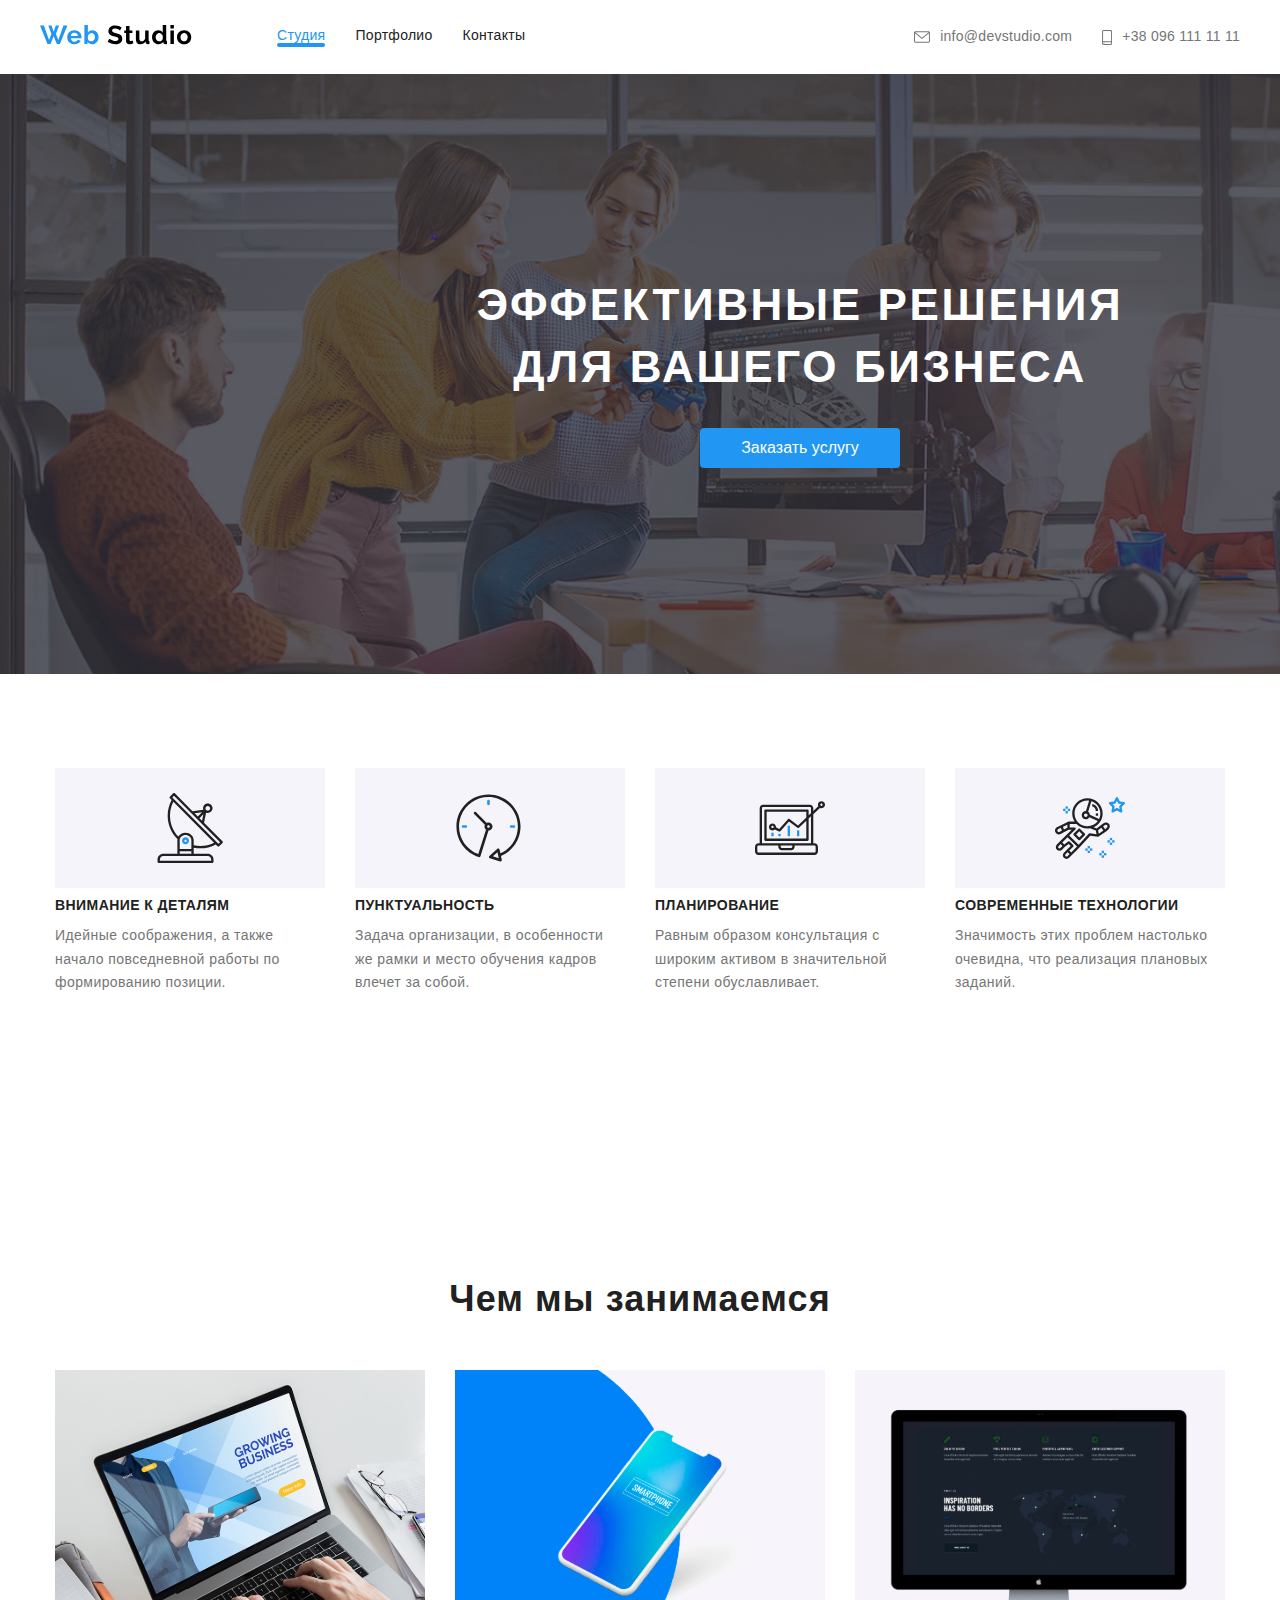
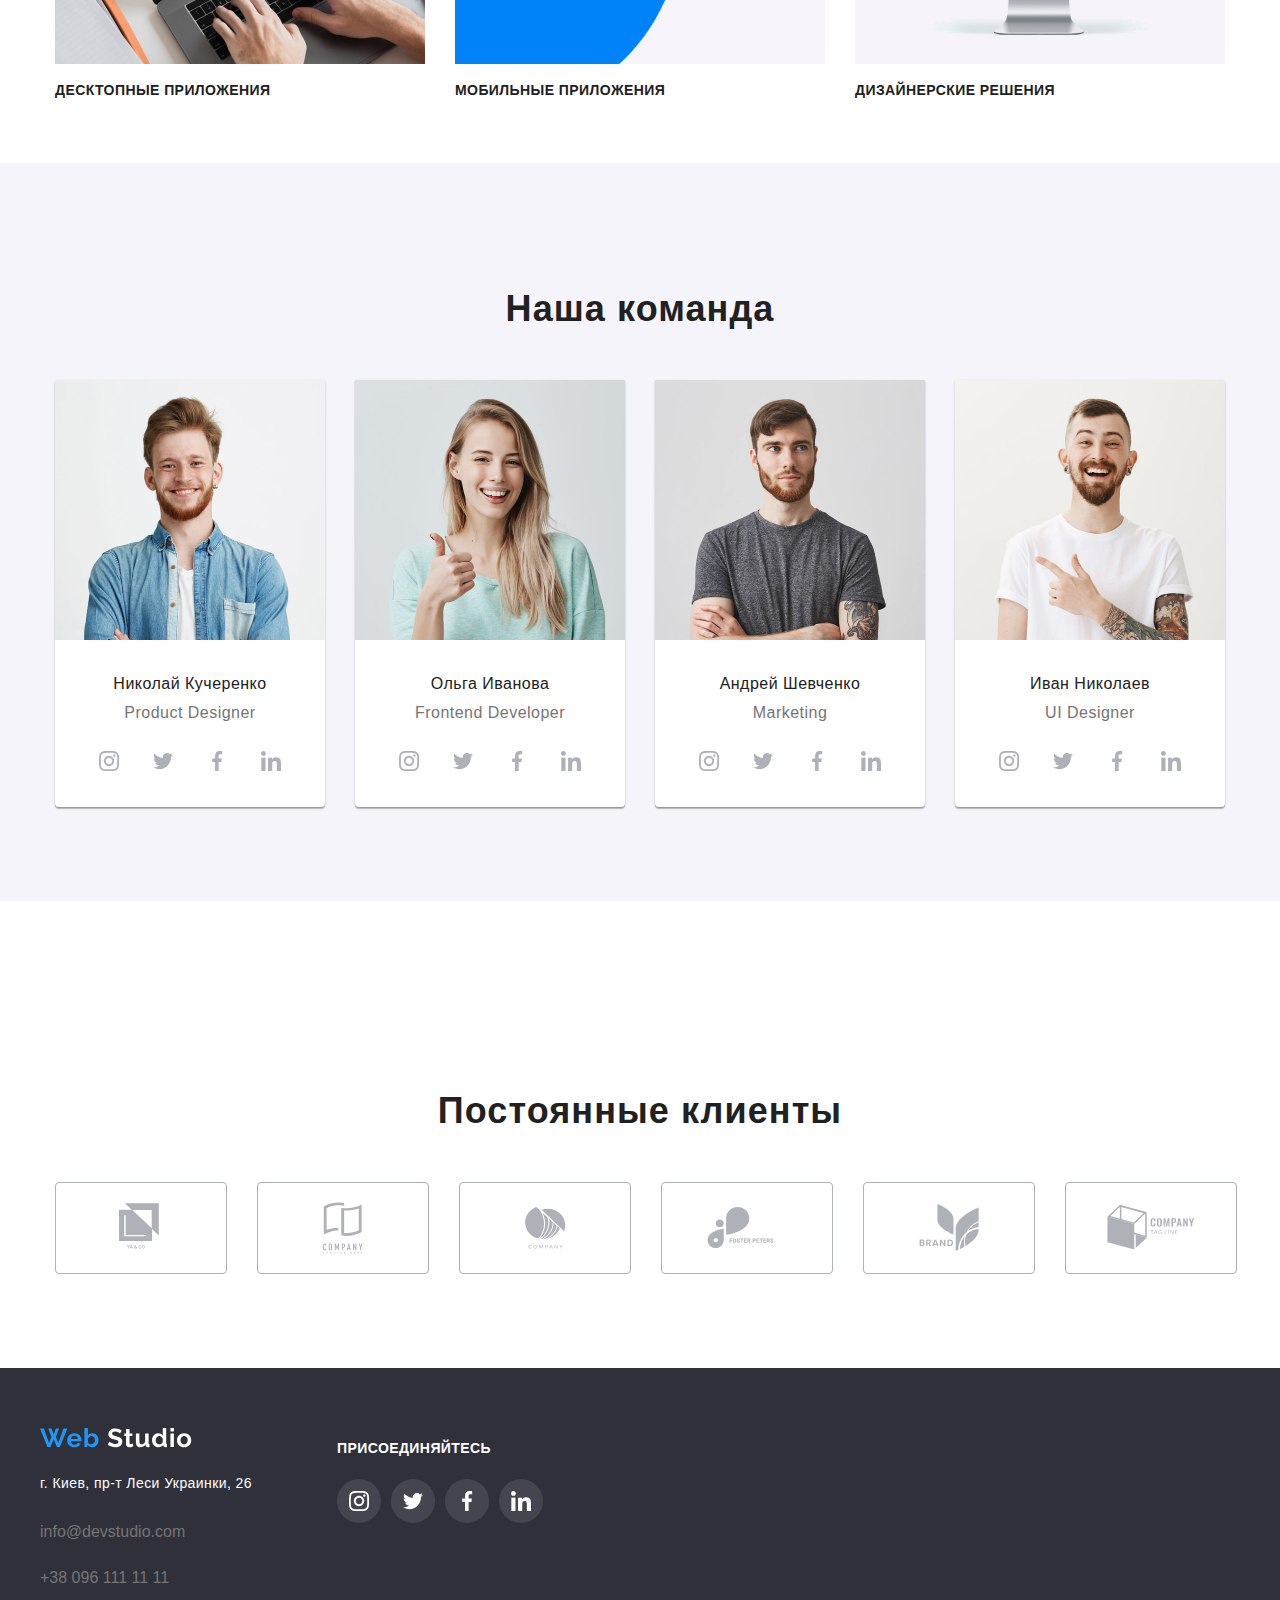
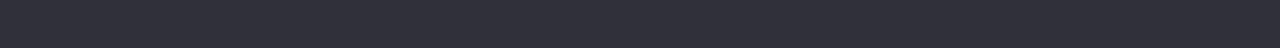
==== commit 1a6228e7: "1" ====
--- a/index.html
+++ b/index.html
@@ -140,35 +140,37 @@
       <section class="works">
         <div class="container">
           <h2 class="works title">Чем мы занимаемся</h2>
-          <!-- work types -->
+          <!-- work types  -->
           <ul class="works-list list">
             <li class="works-item">
-              <figure class="no-margin">
-                <img src="./images/laptop.svg" alt="Лаптоп" width="370" />
-                <figcaption class="work-name">
-                  Десктопные приложения
-                </figcaption>
-              </figure>
+              <img
+                class="work-image"
+                src="./images/laptop.svg"
+                alt="Лаптоп"
+                width="370"
+              />
+
+              <h3 class="work-name">Десктопные приложения</h3>
             </li>
             <li class="works-item">
-              <figure class="no-margin">
-                <img
-                  src="./images/telephoneblue.svg"
-                  alt="Смартфон"
-                  width="370"
-                />
-                <figcaption class="work-name">
-                  Мобильные приложения
-                </figcaption>
-              </figure>
+              <img
+                class="work-image"
+                src="./images/telephoneblue.svg"
+                alt="Смартфон"
+                width="370"
+              />
+
+              <h3 class="work-name">Мобильные приложения</h3>
             </li>
             <li class="works-item">
-              <figure class="no-margin">
-                <img src="./images/desktop.svg" alt="экран" width="370" />
-                <figcaption class="work-name">
-                  Дизайнерские решения
-                </figcaption>
-              </figure>
+              <img
+                class="work-image"
+                src="./images/desktop.svg"
+                alt="экран"
+                width="370"
+              />
+
+              <h3 class="work-name">Дизайнерские решения</h3>
             </li>
           </ul>
         </div>
@@ -191,28 +193,28 @@
                 <li class="social-item">
                   <a class="social-link" href=""
                     ><svg class="social-icon" width="20" height="20">
-                      <use href="/images/sprite.svg#icon-instagram"></use>
+                      <use href="./images/sprite.svg#icon-instagram"></use>
                     </svg>
                   </a>
                 </li>
                 <li class="social-item">
                   <a class="social-link" href=""
                     ><svg class="social-icon" width="22" height="20">
-                      <use href="/images/sprite.svg#icon-twitter" />
+                      <use href="./images/sprite.svg#icon-twitter" />
                     </svg>
                   </a>
                 </li>
                 <li class="social-item">
                   <a class="social-link" href=""
                     ><svg class="social-icon" width="20" height="30">
-                      <use href="/images/sprite.svg#icon-facebook" />
-                    </svg>
-                  </a>
-                </li>
-                <li class="social-item">
-                  <a class="social-link" href=""
-                    ><svg class="social-icon" width="20" height="20">
-                      <use href="/images/sprite.svg#icon-linkedin" />
+                      <use href="./images/sprite.svg#icon-facebook" />
+                    </svg>
+                  </a>
+                </li>
+                <li class="social-item">
+                  <a class="social-link" href=""
+                    ><svg class="social-icon" width="20" height="20">
+                      <use href="./images/sprite.svg#icon-linkedin" />
                     </svg>
                   </a>
                 </li>
@@ -226,28 +228,28 @@
                 <li class="social-item">
                   <a class="social-link" href=""
                     ><svg class="social-icon" width="20" height="20">
-                      <use href="/images/sprite.svg#icon-instagram" />
+                      <use href="./images/sprite.svg#icon-instagram" />
                     </svg>
                   </a>
                 </li>
                 <li class="social-item">
                   <a class="social-link" href=""
                     ><svg class="social-icon" width="22" height="20">
-                      <use href="/images/sprite.svg#icon-twitter" />
+                      <use href="./images/sprite.svg#icon-twitter" />
                     </svg>
                   </a>
                 </li>
                 <li class="social-item">
                   <a class="social-link" href=""
                     ><svg class="social-icon" width="20" height="30">
-                      <use href="/images/sprite.svg#icon-facebook" />
-                    </svg>
-                  </a>
-                </li>
-                <li class="social-item">
-                  <a class="social-link" href=""
-                    ><svg class="social-icon" width="20" height="20">
-                      <use href="/images/sprite.svg#icon-linkedin" />
+                      <use href="./images/sprite.svg#icon-facebook" />
+                    </svg>
+                  </a>
+                </li>
+                <li class="social-item">
+                  <a class="social-link" href=""
+                    ><svg class="social-icon" width="20" height="20">
+                      <use href="./images/sprite.svg#icon-linkedin" />
                     </svg>
                   </a>
                 </li>
@@ -265,28 +267,28 @@
                 <li class="social-item">
                   <a class="social-link" href=""
                     ><svg class="social-icon" width="20" height="20">
-                      <use href="/images/sprite.svg#icon-instagram" />
+                      <use href="./images/sprite.svg#icon-instagram" />
                     </svg>
                   </a>
                 </li>
                 <li class="social-item">
                   <a class="social-link" href=""
                     ><svg class="social-icon" width="22" height="20">
-                      <use href="/images/sprite.svg#icon-twitter" />
+                      <use href="./images/sprite.svg#icon-twitter" />
                     </svg>
                   </a>
                 </li>
                 <li class="social-item">
                   <a class="social-link" href=""
                     ><svg class="social-icon" width="20" height="30">
-                      <use href="/images/sprite.svg#icon-facebook" />
-                    </svg>
-                  </a>
-                </li>
-                <li class="social-item">
-                  <a class="social-link" href=""
-                    ><svg class="social-icon" width="20" height="20">
-                      <use href="/images/sprite.svg#icon-linkedin" />
+                      <use href="./images/sprite.svg#icon-facebook" />
+                    </svg>
+                  </a>
+                </li>
+                <li class="social-item">
+                  <a class="social-link" href=""
+                    ><svg class="social-icon" width="20" height="20">
+                      <use href="./images/sprite.svg#icon-linkedin" />
                     </svg>
                   </a>
                 </li>
@@ -300,28 +302,28 @@
                 <li class="social-item">
                   <a class="social-link" href=""
                     ><svg class="social-icon" width="20" height="20">
-                      <use href="/images/sprite.svg#icon-instagram" />
+                      <use href="./images/sprite.svg#icon-instagram" />
                     </svg>
                   </a>
                 </li>
                 <li class="social-item">
                   <a class="social-link" href=""
                     ><svg class="social-icon" width="22" height="20">
-                      <use href="/images/sprite.svg#icon-twitter" />
+                      <use href="./images/sprite.svg#icon-twitter" />
                     </svg>
                   </a>
                 </li>
                 <li class="social-item">
                   <a class="social-link" href=""
                     ><svg class="social-icon" width="20" height="30">
-                      <use href="/images/sprite.svg#icon-facebook" />
-                    </svg>
-                  </a>
-                </li>
-                <li class="social-item">
-                  <a class="social-link" href=""
-                    ><svg class="social-icon" width="20" height="20">
-                      <use href="/images/sprite.svg#icon-linkedin" />
+                      <use href="./images/sprite.svg#icon-facebook" />
+                    </svg>
+                  </a>
+                </li>
+                <li class="social-item">
+                  <a class="social-link" href=""
+                    ><svg class="social-icon" width="20" height="20">
+                      <use href="./images/sprite.svg#icon-linkedin" />
                     </svg>
                   </a>
                 </li>
@@ -339,42 +341,42 @@
             <li class="customer-logo-pic">
               <a class="customers-link" href=""
                 ><svg width="44" height="49">
-                  <use href="/images/sprite.svg#icon-Client1" />
+                  <use href="./images/sprite.svg#icon-Client1" />
                 </svg>
               </a>
             </li>
             <li class="customer-logo-pic">
               <a class="customers-link" href=""
                 ><svg width="40" height="52">
-                  <use href="/images/sprite.svg#icon-Client2" />
+                  <use href="./images/sprite.svg#icon-Client2" />
                 </svg>
               </a>
             </li>
             <li class="customer-logo-pic">
               <a class="customers-link" href=""
                 ><svg width="41" height="42">
-                  <use href="/images/sprite.svg#icon-Client3" />
+                  <use href="./images/sprite.svg#icon-Client3" />
                 </svg>
               </a>
             </li>
             <li class="customer-logo-pic">
               <a class="customers-link" href=""
                 ><svg width="80" height="42">
-                  <use href="/images/sprite.svg#icon-Client4" />
+                  <use href="./images/sprite.svg#icon-Client4" />
                 </svg>
               </a>
             </li>
             <li class="customer-logo-pic">
               <a class="customers-link" href=""
                 ><svg width="60" height="47">
-                  <use href="/images/sprite.svg#icon-Client5" />
+                  <use href="./images/sprite.svg#icon-Client5" />
                 </svg>
               </a>
             </li>
             <li class="customer-logo-pic">
               <a class="customers-link" href=""
                 ><svg width="88" height="45">
-                  <use href="/images/sprite.svg#icon-Client6" />
+                  <use href="./images/sprite.svg#icon-Client6" />
                 </svg>
               </a>
             </li>
@@ -410,28 +412,28 @@
             <li class="footer-social-item">
               <a class="footer-social-link" href=""
                 ><svg class="footer-social-icon" width="20" height="20">
-                  <use href="/images/sprite.svg#icon-instagram" />
+                  <use href="./images/sprite.svg#icon-instagram" />
                 </svg>
               </a>
             </li>
             <li class="footer-social-item">
               <a class="footer-social-link" href=""
                 ><svg class="footer-social-icon" width="22" height="20">
-                  <use href="/images/sprite.svg#icon-twitter" />
+                  <use href="./images/sprite.svg#icon-twitter" />
                 </svg>
               </a>
             </li>
             <li class="footer-social-item">
               <a class="footer-social-link" href=""
                 ><svg class="footer-social-icon" width="20" height="30">
-                  <use href="/images/sprite.svg#icon-facebook" />
+                  <use href="./images/sprite.svg#icon-facebook" />
                 </svg>
               </a>
             </li>
             <li class="footer-social-item">
               <a class="footer-social-link" href=""
                 ><svg class="footer-social-icon" width="20" height="20">
-                  <use href="/images/sprite.svg#icon-linkedin" />
+                  <use href="./images/sprite.svg#icon-linkedin" />
                 </svg>
               </a>
             </li>
--- a/css/styles.css
+++ b/css/styles.css
@@ -259,8 +259,12 @@
   margin-bottom: 0px;
   margin-top: 10px;
 }
+/* OUR WORKS */
 .works-list {
   display: flex;
+}
+.works-item {
+  position: relative;
 }
 .works-item + .works-item {
   margin-left: 30px;
@@ -275,8 +279,14 @@
 .works .list {
   margin-top: 50px;
 }
+
+.work-image {
+}
+
 /* our works picture dsc */
 .work-name {
+  position: absolute;
+
   font-weight: 700;
   font-size: 14px;
   line-height: 1.1;
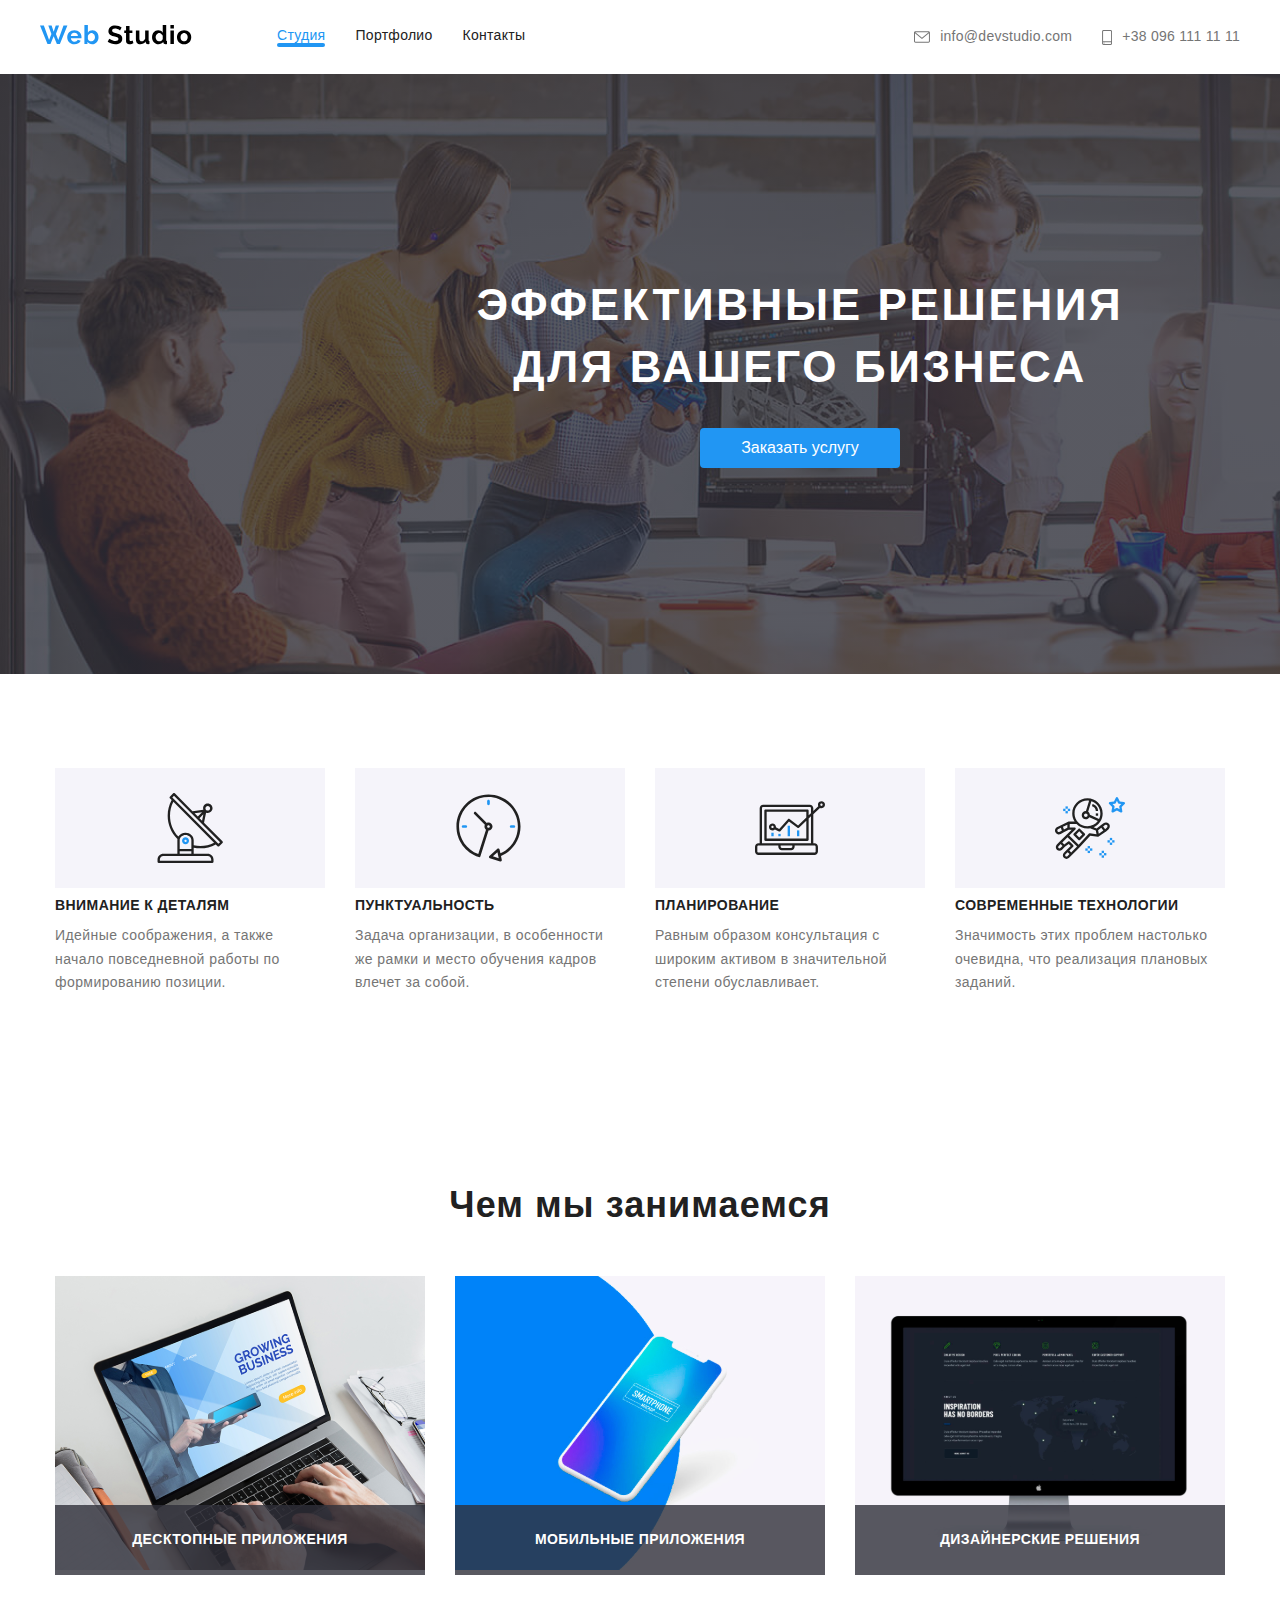
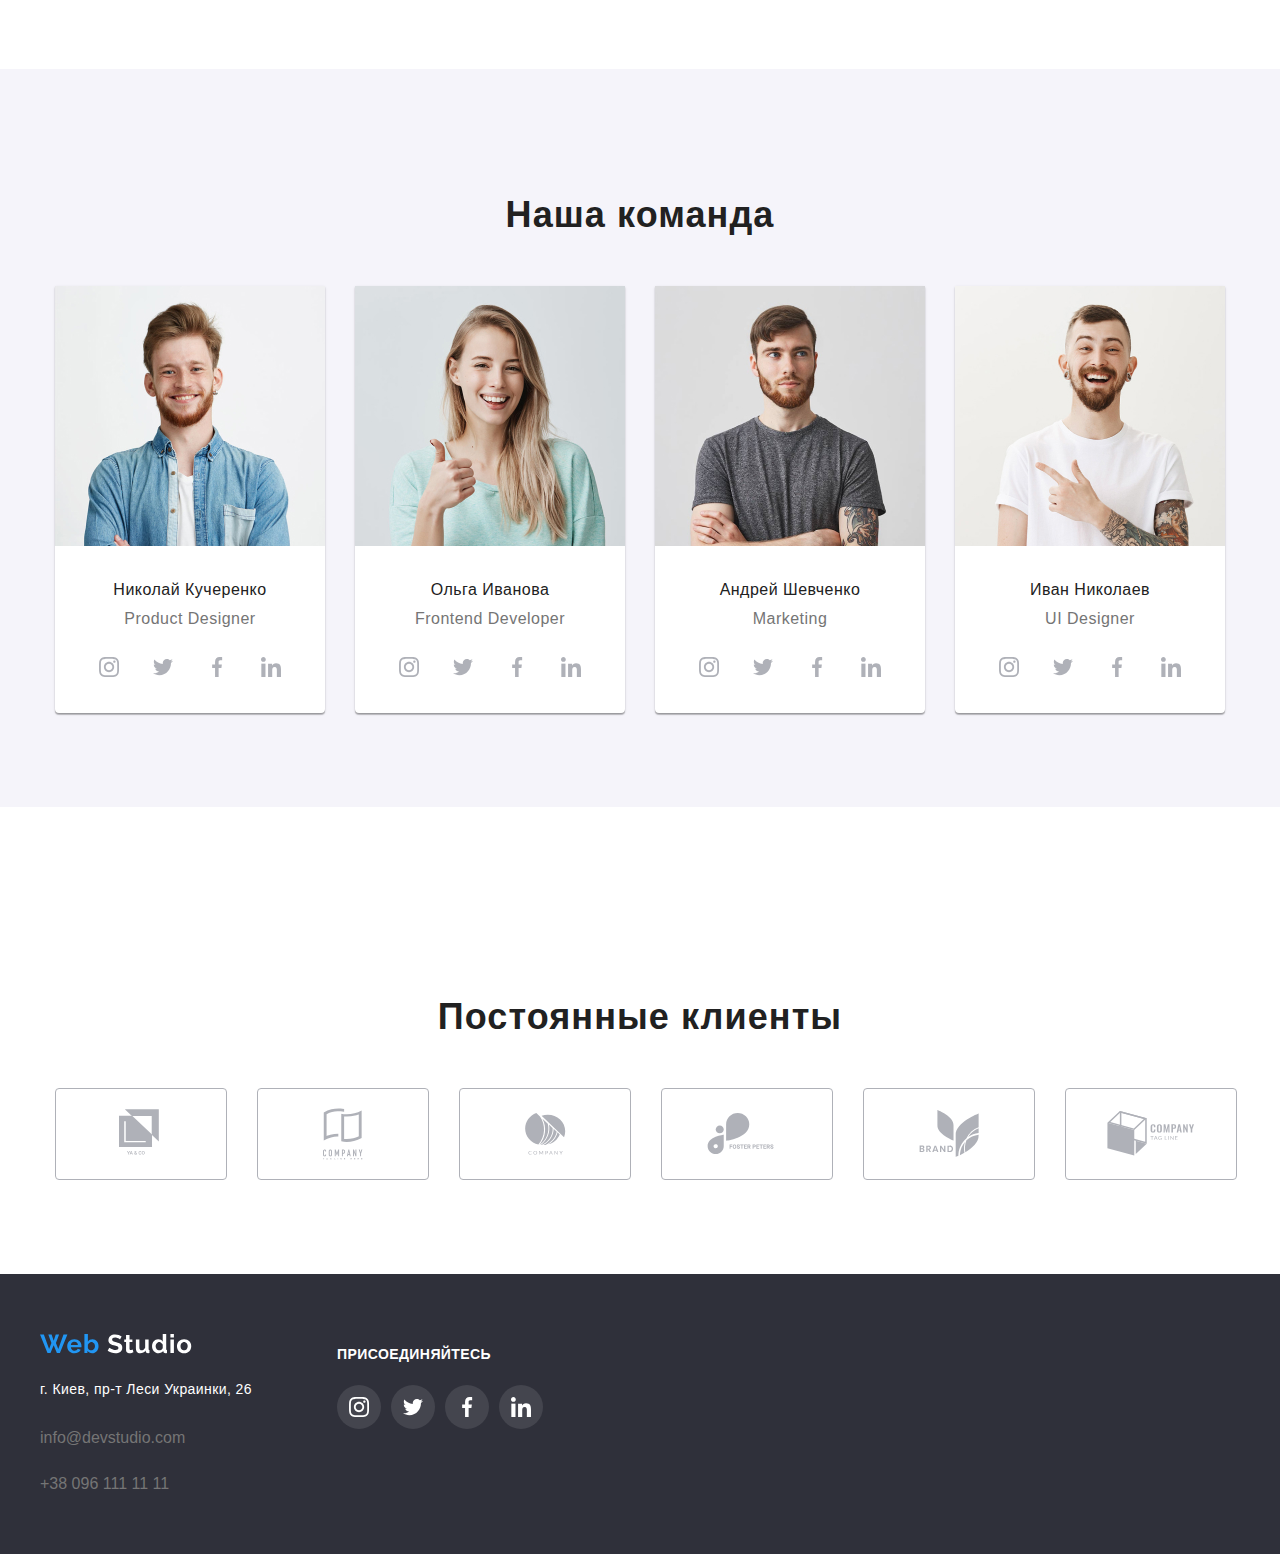
==== commit b9ac5d23: "works section absolut positioning" ====
--- a/index.html
+++ b/index.html
@@ -141,35 +141,32 @@
         <div class="container">
           <h2 class="works title">Чем мы занимаемся</h2>
           <!-- work types  -->
-          <ul class="works-list list">
-            <li class="works-item">
+          <ul class="work-examples list">
+            <li class="work-item">
               <img
-                class="work-image"
+                class="work-img"
                 src="./images/laptop.svg"
                 alt="Лаптоп"
                 width="370"
               />
-
               <h3 class="work-name">Десктопные приложения</h3>
             </li>
-            <li class="works-item">
+            <li class="work-item">
               <img
-                class="work-image"
+                class="work-img"
                 src="./images/telephoneblue.svg"
                 alt="Смартфон"
                 width="370"
               />
-
               <h3 class="work-name">Мобильные приложения</h3>
             </li>
-            <li class="works-item">
+            <li class="work-item">
               <img
-                class="work-image"
+                class="work-img"
                 src="./images/desktop.svg"
-                alt="экран"
+                alt="Монитор"
                 width="370"
               />
-
               <h3 class="work-name">Дизайнерские решения</h3>
             </li>
           </ul>
--- a/css/styles.css
+++ b/css/styles.css
@@ -260,40 +260,53 @@
   margin-top: 10px;
 }
 /* OUR WORKS */
-.works-list {
-  display: flex;
-}
-.works-item {
-  position: relative;
-}
-.works-item + .works-item {
-  margin-left: 30px;
-}
 
 /* works title */
 .works .title {
-  margin-bottom: 0px;
-  margin-top: 94px;
-}
-/* Works exmples */
-.works .list {
-  margin-top: 50px;
-}
-
-.work-image {
-}
-
-/* our works picture dsc */
+  margin-bottom: 50px;
+  margin-top: 0px;
+}
+/* WORK EXAMPLLES LIST */
+
+.work-examples {
+  display: flex;
+}
+
+/* wORK CARD  */
+.work-item {
+  position: relative;
+}
+.work-item + .work-item {
+  margin-left: 30px;
+}
+/* WORK IMAGE */
+
+/* WORK DESCRIPTION */
 .work-name {
   position: absolute;
 
+  display: flex;
+  justify-content: center;
+  align-items: center;
+
+  bottom: 0px;
+
+  width: 370px;
+  height: 70px;
+
+  margin: 0px;
+
   font-weight: 700;
   font-size: 14px;
   line-height: 1.1;
 
   letter-spacing: 0.03em;
   text-transform: uppercase;
-}
+
+  color: #ffffff;
+  background-color: rgba(47, 48, 58, 0.8);
+}
+
 /* team */
 .team {
   background-color: #f5f4fa;
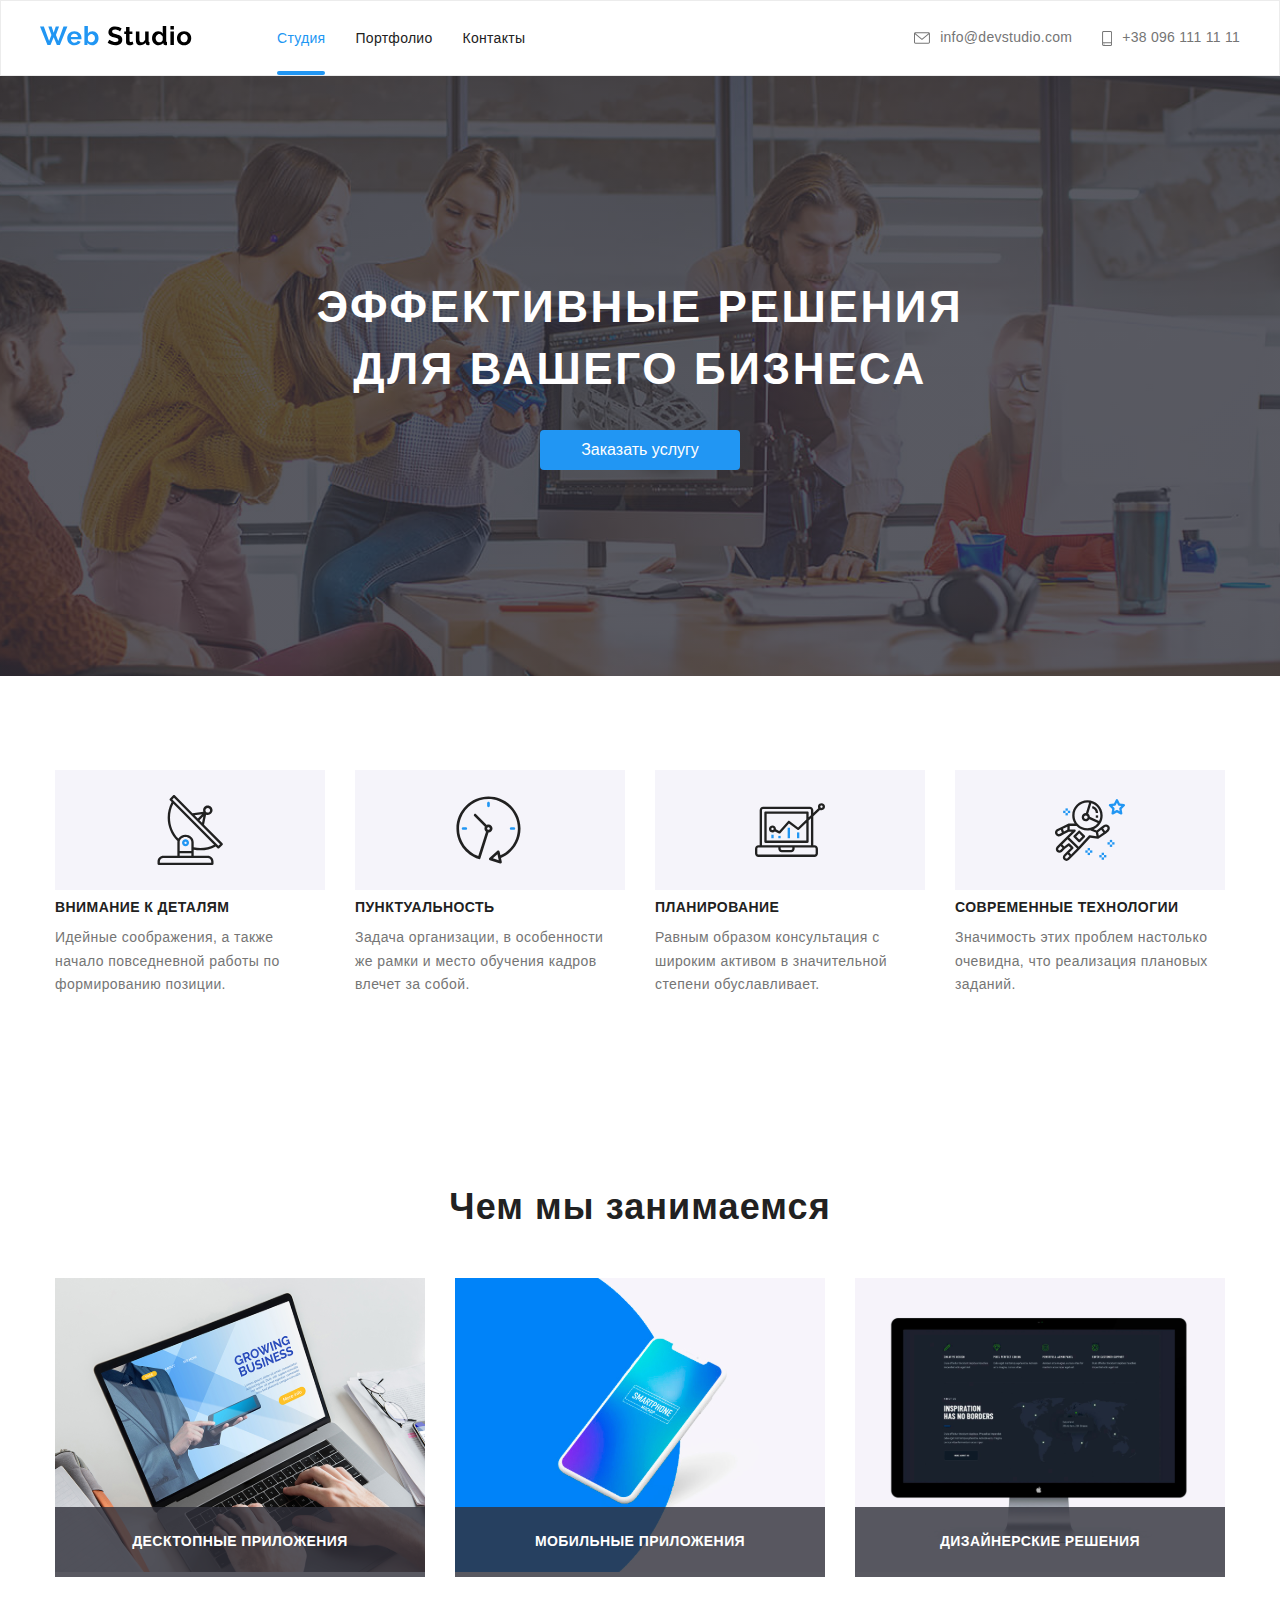
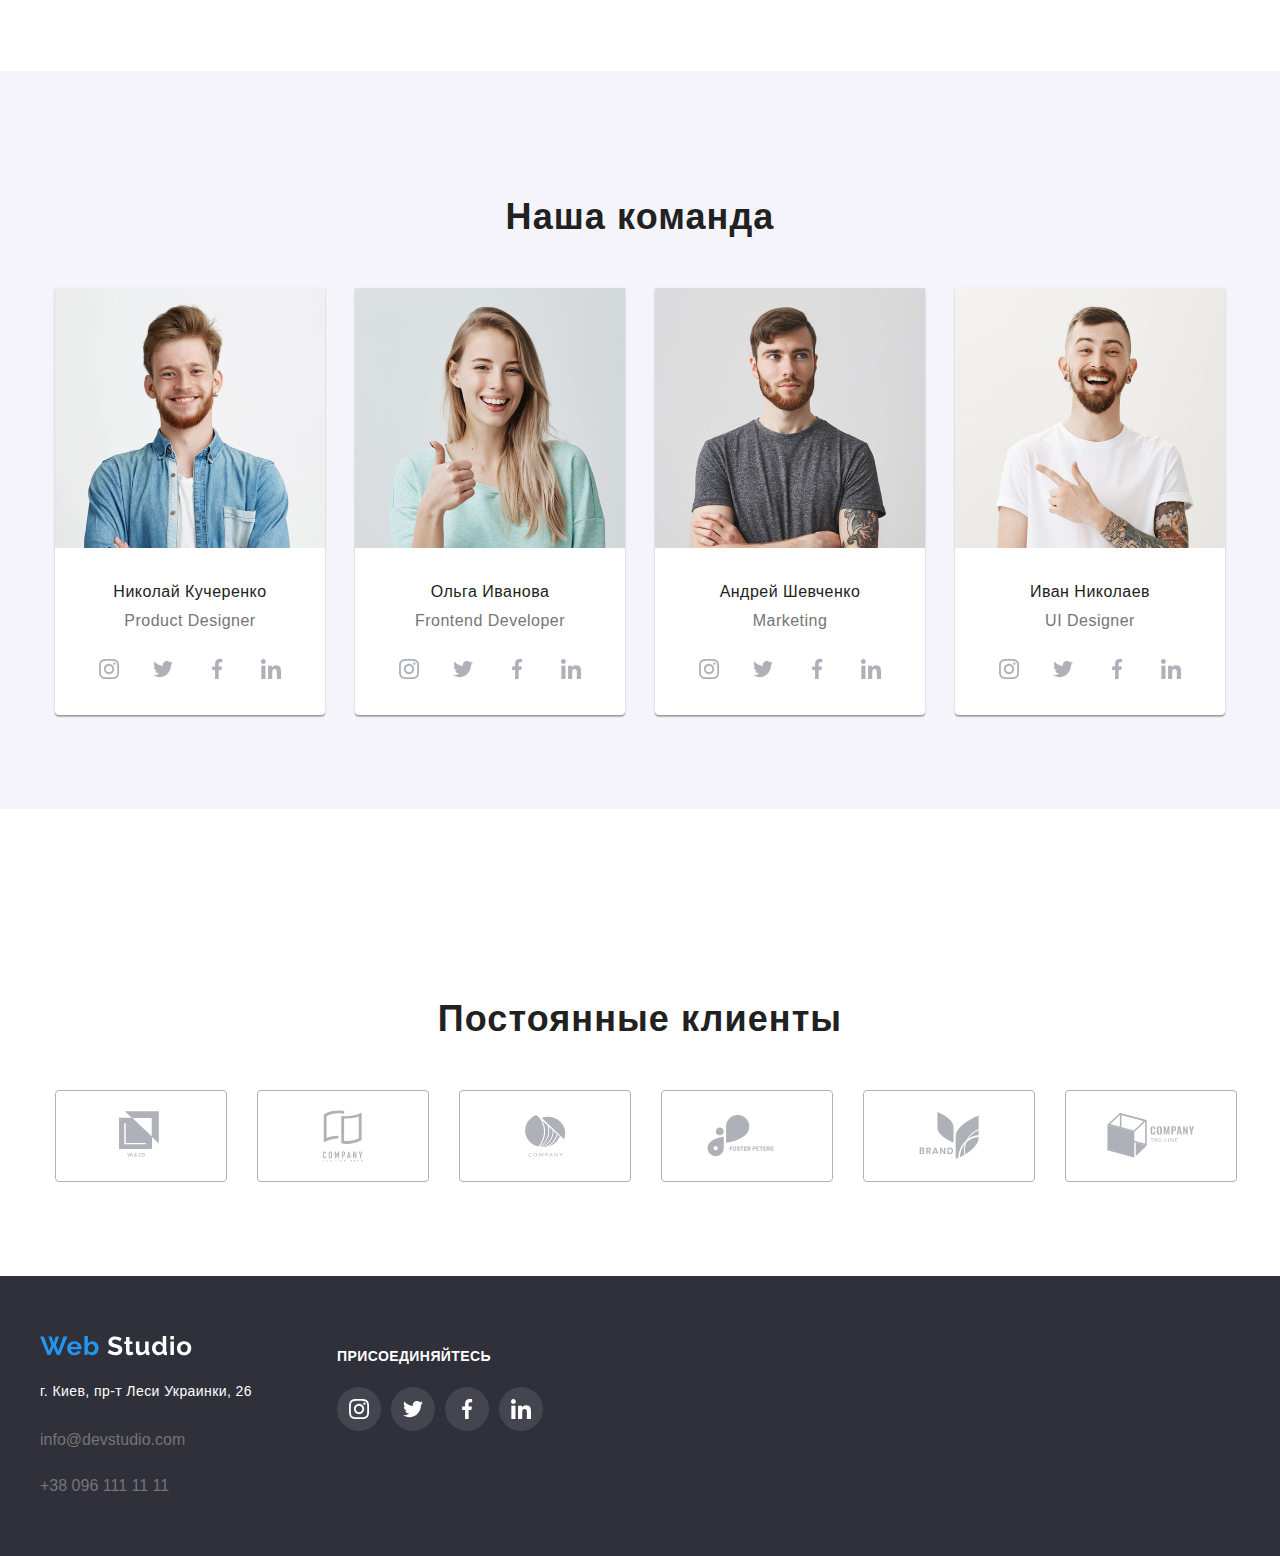
==== commit d87172f5: "1" ====
--- a/index.html
+++ b/index.html
@@ -59,7 +59,7 @@
             Эффективные решения <br />
             для вашего бизнеса
           </h1>
-          <button class="button">Заказать услугу</button>
+          <button class="button" data-modal-open>Заказать услугу</button>
         </div>
       </section>
       <!-- Features -->
@@ -380,6 +380,15 @@
           </ul>
         </div>
       </section>
+
+      <!-- MODAL WINDOW -->
+      <div class="backdrop is-hidden" data-modal>
+        <div class="modal">
+          <a class="close-button" href="./index.html" data-modal-close
+            ><img src="./images/close.svg" alt="close"
+          /></a>
+        </div>
+      </div>
     </main>
     <!-- Footer -->
     <footer class="footer">
@@ -438,5 +447,6 @@
         </div>
       </div>
     </footer>
+    <script src="./js/modal.js"></script>
   </body>
 </html>
--- a/css/styles.css
+++ b/css/styles.css
@@ -35,6 +35,9 @@
 a {
   color: var(--primary-text-color);
   text-decoration: none;
+}
+header {
+  border: 1px solid #ececec;
 }
 /* Delete margin utility */
 .no-margin {
@@ -61,19 +64,30 @@
 .site-nav :focus {
   color: var(--accent-color);
 }
+.site-nav .item {
+  position: relative;
+}
+.navigation-link {
+  display: flex;
+}
+.current-link {
+  color: var(--accent-color);
+}
+
 .current-link::after {
   content: "";
   display: flex;
 
+  position: absolute;
+  left: 0px;
+  top: 40px;
+
   height: 4px;
+  width: 100%;
 
   background: #2196f3;
   border-radius: 2px;
 }
-.current-link {
-  color: var(--accent-color);
-}
-
 /* Nsv contsiner */
 .navigation-container {
   display: flex;
@@ -175,7 +189,7 @@
     ),
     url(../images/Header-img.jpg);
   background-color: #212121;
-  width: 1600px;
+  width: auto;
   height: 600px;
   margin: auto;
   background-repeat: no-repeat;
@@ -208,6 +222,45 @@
   min-width: 200px;
   margin-top: 30px;
 }
+
+/* MODAL WINDOW */
+.backdrop {
+  position: fixed;
+
+  top: 0;
+  left: 0;
+
+  width: 100%;
+  height: 100%;
+
+  background: rgba(0, 0, 0, 0.2);
+}
+
+.backdrop.is-hidden {
+  opacity: 0;
+  pointer-events: none;
+}
+
+.modal {
+  position: absolute;
+  top: 50%;
+  left: 50%;
+  transform: translate(-50%, -50%);
+
+  width: 528px;
+  height: 581px;
+
+  background: #ffffff;
+  box-shadow: 0px 1px 3px rgba(0, 0, 0, 0.12), 0px 1px 1px rgba(0, 0, 0, 0.14),
+    0px 2px 1px rgba(0, 0, 0, 0.2);
+  border-radius: 4px;
+}
+
+.close-button {
+  position: absolute;
+  right: 8px;
+  top: 8px;
+}
 /* Features */
 .features .list {
   display: flex;
@@ -215,12 +268,14 @@
 }
 /* FEATURES ICONS */
 .features-icon-bcg {
+  display: flex;
+  align-items: center;
+  justify-content: center;
+
   width: 270px;
   height: 120px;
+
   background-color: #f5f4fa;
-  display: flex;
-  align-items: center;
-  justify-content: center;
 }
 .features-icon {
   width: 70px;
@@ -541,7 +596,8 @@
   letter-spacing: 0.03em;
 }
 
-.filter-name:hover {
+.filter-name:hover,
+.filter-name:focus {
   background-color: var(--accent-color);
   color: #ffffff;
 }
@@ -569,19 +625,24 @@
   margin-right: 30px;
   margin-bottom: 30px;
   border: 1px solid #eeeeee;
-  height: 404px;
   position: relative;
-
   overflow: hidden;
 }
 
+.porfolio-item:hover .overlay {
+  transform: translateY(0);
+  border: 1px solid #eeeeee;
+  box-sizing: border-box;
+  box-shadow: 0px 1px 1px rgba(0, 0, 0, 0.12), 0px 4px 4px rgba(0, 0, 0, 0.06),
+    1px 4px 6px rgba(0, 0, 0, 0.16);
+}
+
 .overlay {
-  display: inline-flex;
   position: absolute;
   top: 0;
   left: 0;
   width: 100%;
-  height: 294px;
+  height: 100%;
 
   padding: 63px 24px;
 
@@ -591,16 +652,6 @@
   background-color: rgba(33, 150, 243, 0.9);
   color: var(--alternative-text-color);
 }
-.porfolio-item:hover {
-  border: 1px solid #eeeeee;
-  box-sizing: border-box;
-  box-shadow: 0px 1px 1px rgba(0, 0, 0, 0.12), 0px 4px 4px rgba(0, 0, 0, 0.06),
-    1px 4px 6px rgba(0, 0, 0, 0.16);
-}
-.porfolio-item:hover .overlay {
-  transform: translateX(0);
-}
-
 .porfolio-item:nth-child(3n) {
   margin-right: 0;
 }
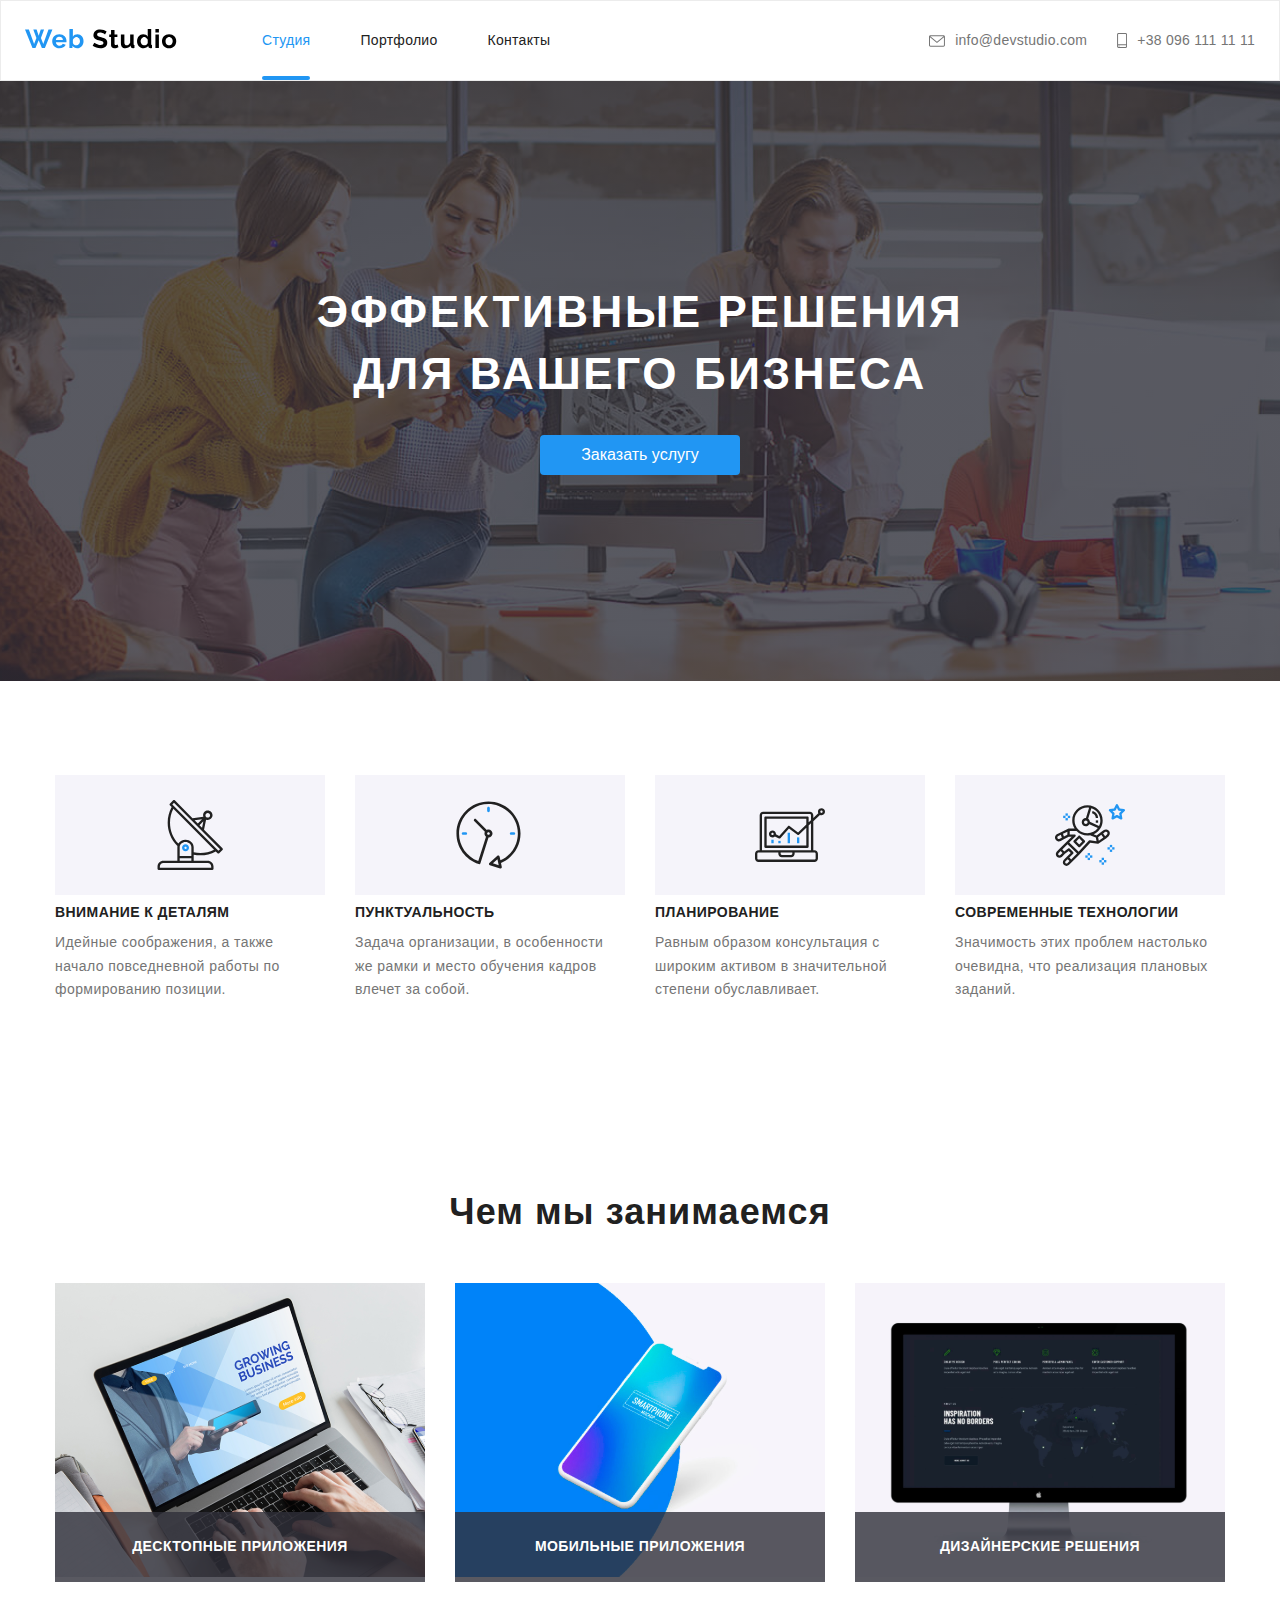
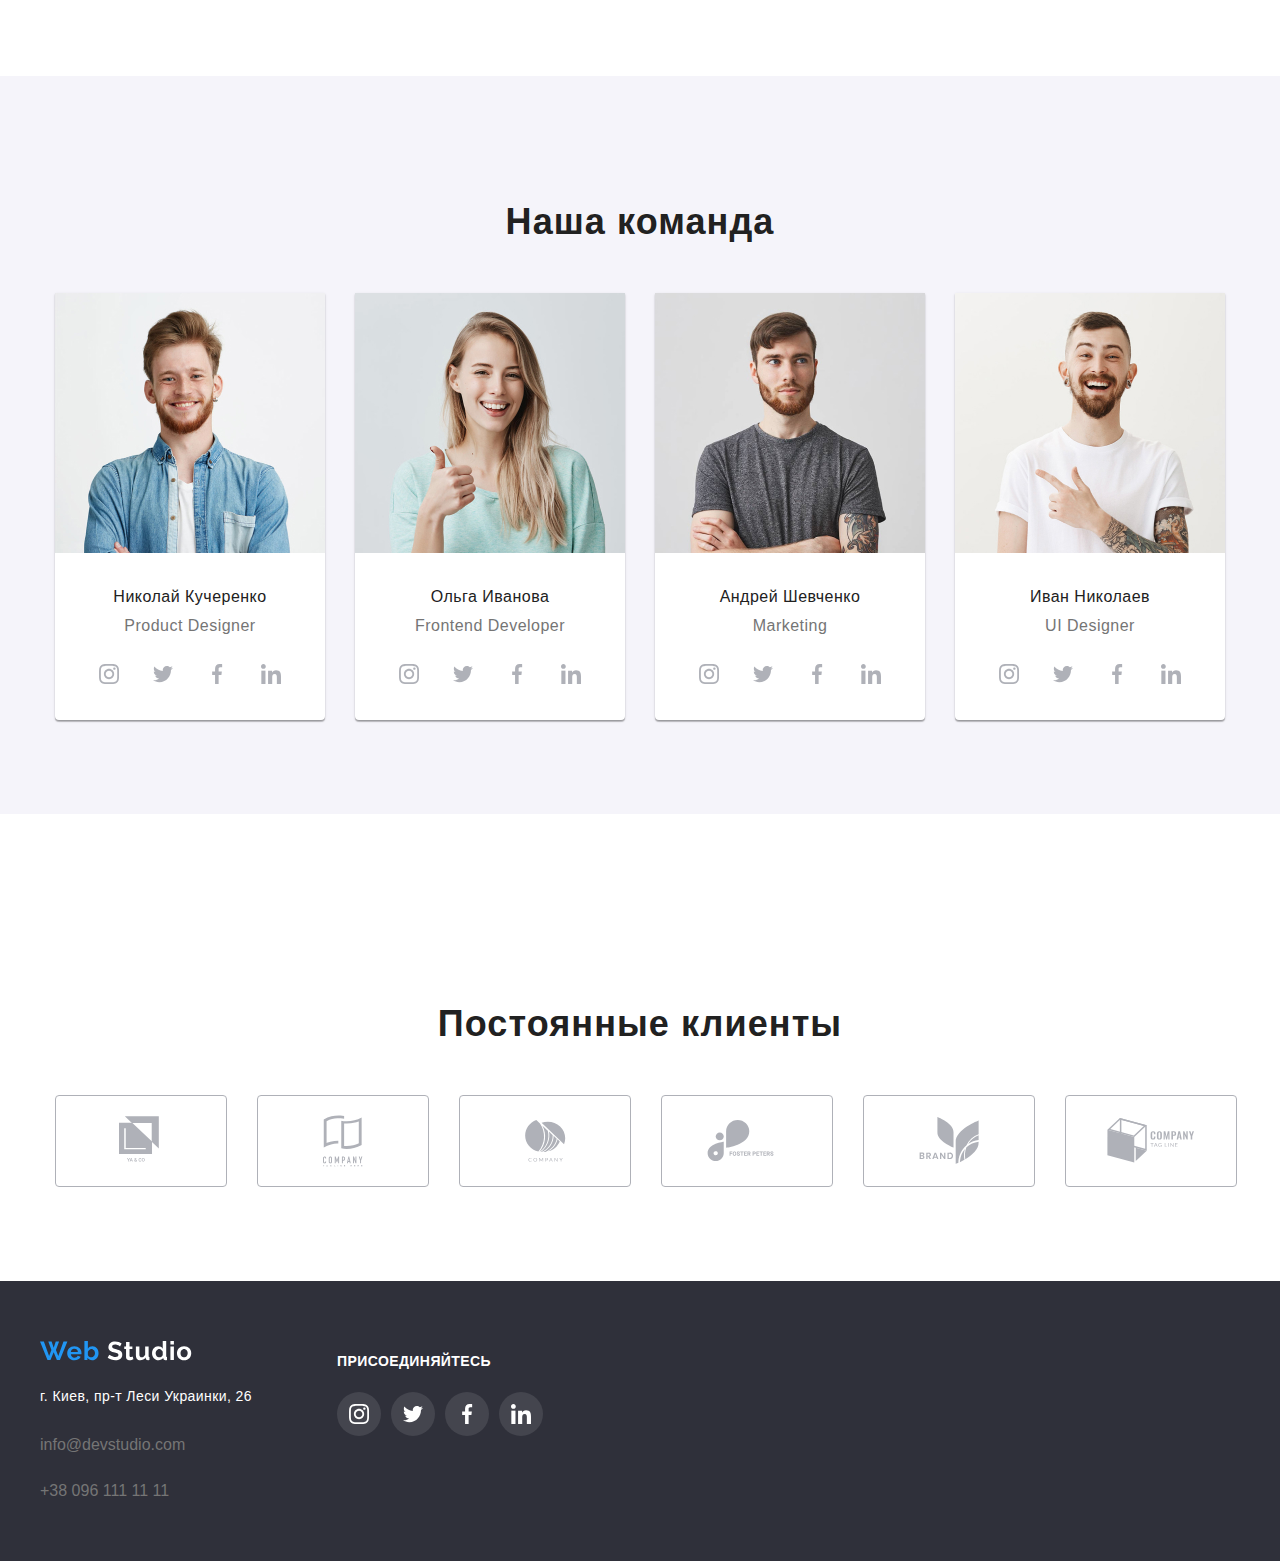
==== commit 38934e20: "rady for hw5" ====
--- a/index.html
+++ b/index.html
@@ -23,12 +23,16 @@
         <!-- Site navigation -->
 
         <nav>
-          <ul class="site-nav list">
-            <li class="item">
-              <a class="current-link" href="./index.html">Студия</a>
-            </li>
-            <li class="item"><a href="./portfolio.html">Портфолио</a></li>
-            <li class="item"><a href="">Контакты</a></li>
+          <ul class="nav list">
+            <li class="nav-item">
+              <a class="nav-link current-link" href="./index.html">Студия</a>
+            </li>
+            <li class="nav-item">
+              <a class="nav-link" href="./portfolio.html">Портфолио</a>
+            </li>
+            <li class="nav-item">
+              <a class="nav-link" href="">Контакты</a>
+            </li>
           </ul>
         </nav>
 
--- a/css/styles.css
+++ b/css/styles.css
@@ -60,20 +60,36 @@
 /* site navigation 
 and contacts 
 focus and hover */
-.site-nav :hover,
-.site-nav :focus {
+
+/* site navigation text  */
+.nav {
+  margin-left: 85px;
+
+  font-weight: 500;
+  font-size: 14px;
+  line-height: 1.1;
+  letter-spacing: 0.02em;
+  display: flex;
+}
+
+.nav-item + .nav-item {
+  margin-left: 50px;
+}
+
+.nav-link {
+  position: relative;
+
+  display: inline-block;
+
+  padding-top: 32px;
+  padding-bottom: 32px;
+
+  transition: color 250ms cubic-bezier(0.4, 0, 0.2, 1);
+}
+
+.nav-link:hover {
   color: var(--accent-color);
 }
-.site-nav .item {
-  position: relative;
-}
-.navigation-link {
-  display: flex;
-}
-.current-link {
-  color: var(--accent-color);
-}
-
 .current-link::after {
   content: "";
   display: flex;
@@ -82,17 +98,24 @@
   left: 0px;
   top: 40px;
 
+  transform: translateY(35px);
+
   height: 4px;
   width: 100%;
 
   background: #2196f3;
   border-radius: 2px;
 }
+
+.current-link {
+  color: var(--accent-color);
+}
+
 /* Nsv contsiner */
 .navigation-container {
   display: flex;
   align-items: center;
-  padding: 25px 15px;
+
   max-width: 1230px;
   margin: 0 auto;
 }
@@ -102,25 +125,13 @@
   font-size: 36px;
   line-height: 1.2;
   text-align: center;
+
   letter-spacing: 0.03em;
 }
 /* logo */
 
 .logo {
   display: inline-block;
-}
-/* site navigation text  */
-.site-nav {
-  font-weight: 500;
-  font-size: 14px;
-  line-height: 1.1;
-  letter-spacing: 0.02em;
-  display: flex;
-  margin-left: 85px;
-}
-
-.site-nav .item {
-  margin-left: auto;
 }
 /* CONTACTS */
 .contacts {
@@ -134,6 +145,8 @@
   color: #757575;
   fill: #757575;
   margin-right: 30px;
+  transition: color 250ms cubic-bezier(0.4, 0, 0.2, 1),
+    fill 250ms cubic-bezier(0.4, 0, 0.2, 1);
 }
 .email-style:focus,
 .email-style:hover {
@@ -158,6 +171,8 @@
   align-items: center;
   color: #757575;
   fill: #757575;
+  transition: color 250ms cubic-bezier(0.4, 0, 0.2, 1),
+    fill 250ms cubic-bezier(0.4, 0, 0.2, 1);
 }
 .phonenumber-style:focus,
 .phonenumber-style:hover {
@@ -234,18 +249,27 @@
   height: 100%;
 
   background: rgba(0, 0, 0, 0.2);
+
+  opacity: 1;
+  transition: opacity 250ms cubic-bezier(0.4, 0, 0.2, 1);
 }
 
 .backdrop.is-hidden {
   opacity: 0;
   pointer-events: none;
+}
+.backdrop.is-hidden .modal {
+  transform: translate(-50%, -50%) rotate(360deg) scale(0.1);
 }
 
 .modal {
   position: absolute;
   top: 50%;
   left: 50%;
-  transform: translate(-50%, -50%);
+
+  transform: translate(-50%, -50%) rotate(0deg) scale(1);
+
+  transition: transform 250ms cubic-bezier(0.4, 0, 0.2, 1);
 
   width: 528px;
   height: 581px;
@@ -428,6 +452,8 @@
   border-radius: 50%;
 
   fill: #afb1b8;
+  transition: background-color 250ms cubic-bezier(0.4, 0, 0.2, 1),
+    fill 250ms cubic-bezier(0.4, 0, 0.2, 1);
 }
 
 .social-link:hover,
@@ -450,6 +476,8 @@
 
   width: 170px;
   height: 90px;
+
+  transition: fill 250ms cubic-bezier(0.4, 0, 0.2, 1);
 }
 .customers-link:hover,
 .customers-link:focus {
@@ -460,6 +488,8 @@
   border: 1px solid #afb1b8;
   box-sizing: border-box;
   border-radius: 4px;
+
+  transition: border 250ms cubic-bezier(0.4, 0, 0.2, 1);
 }
 .customer-logo-pic:hover,
 .customer-logo-pic:focus {
@@ -550,6 +580,8 @@
   border-radius: 50%;
   justify-content: center;
   align-items: center;
+
+  transition: background-color 250ms cubic-bezier(0.4, 0, 0.2, 1);
 }
 .footer-social-link:hover,
 .footer-social-link:focus {
@@ -562,10 +594,7 @@
 /* !!!!!!!!!!!!!!!!!!!!!!!!POrtfolio content!!!!!!!!!!!!!!!!!!!!!!!!! */
 
 /* Portfolio filter effects hover and focus */
-.portfolio-filter :hover,
-.portfolio-filter :focus {
-  color: var(--accent-color);
-}
+
 .portfolio-menu {
   display: flex;
   justify-content: center;
@@ -574,9 +603,6 @@
   margin-top: 93px;
   justify-content: center;
 }
-/* .filter-name:nth-child(n + 2) {
-  margin-left: 0px;
-} */
 
 .filter-button + .filter-button {
   margin-left: 8px;
@@ -594,6 +620,9 @@
   font-size: 16px;
   line-height: 1.6;
   letter-spacing: 0.03em;
+
+  transition: background-color 250ms cubic-bezier(0.4, 0, 0.2, 1),
+    color 250ms cubic-bezier(0.4, 0, 0.2, 1);
 }
 
 .filter-name:hover,
@@ -601,85 +630,117 @@
   background-color: var(--accent-color);
   color: #ffffff;
 }
-
+/* ----------------------------------- */
+.portfolio {
+  display: flex;
+  flex-wrap: wrap;
+}
 .portfolio-notitle {
   display: none;
 }
 
-.container-portfolio {
-  padding: 0px 15px;
-  max-width: 1200px;
-  margin: 0 auto;
-  margin-bottom: 94px;
-}
-
-.portfolio {
-  margin-bottom: 0px;
-  margin-top: 50px;
-  display: flex;
-  flex-wrap: wrap;
-  justify-content: center;
-}
-.porfolio-item {
+.portfolio-item {
   width: calc((100% - 60px) / 3);
   margin-right: 30px;
   margin-bottom: 30px;
+
   border: 1px solid #eeeeee;
+}
+.portfolio-item:nth-child(3n) {
+  margin-right: 0;
+}
+
+.portfolio-item:nth-last-child(-n + 3) {
+  margin-bottom: 0px;
+}
+
+.portfolio-item:hover {
+  border: 1px solid #eeeeee;
+
+  box-shadow: 0px 1px 1px rgba(0, 0, 0, 0.12), 0px 4px 4px rgba(0, 0, 0, 0.06),
+    1px 4px 6px rgba(0, 0, 0, 0.16);
+}
+
+.portfolio-img {
   position: relative;
   overflow: hidden;
-}
-
-.porfolio-item:hover .overlay {
+
+  display: block;
+
+  width: 100%;
+}
+
+.portfolio-img:hover .portfolio-text {
   transform: translateY(0);
-  border: 1px solid #eeeeee;
-  box-sizing: border-box;
-  box-shadow: 0px 1px 1px rgba(0, 0, 0, 0.12), 0px 4px 4px rgba(0, 0, 0, 0.06),
-    1px 4px 6px rgba(0, 0, 0, 0.16);
-}
-
-.overlay {
+}
+
+.portfolio-text {
   position: absolute;
   top: 0;
   left: 0;
   width: 100%;
   height: 100%;
-
+  background-color: rgba(33, 150, 243, 0.9);
   padding: 63px 24px;
-
-  transform: translateY(150%);
-  transition: 250ms transform cubic-bezier(0.4, 0, 0.2, 1);
-
-  background-color: rgba(33, 150, 243, 0.9);
-  color: var(--alternative-text-color);
-}
-.porfolio-item:nth-child(3n) {
-  margin-right: 0;
-}
-.porfolio-item:nth-last-child(-n + 3) {
-  margin-bottom: 0;
-}
-/* name of works in portfolio */
-.portfolio-title {
-  font-style: normal;
+  font-weight: 400;
+  font-size: 18px;
+  line-height: 1.5;
+  color: #ffffff;
+  transform: translateY(100%);
+  transition: transform 250ms cubic-bezier(0.4, 0, 0.2, 1);
+}
+
+.portfolio-dsc {
+  padding-top: 20px;
+  padding-right: 24px;
+  padding-left: 24px;
+  padding-bottom: 20px;
+}
+.portfolio-name {
+  margin-top: 0px;
+  margin-bottom: 0px;
   font-weight: 700;
   font-size: 18px;
   line-height: 2;
-  letter-spacing: 0.03em;
-  padding-left: 24px;
-  padding-right: 24px;
-}
-/* Work descriptions in portfolio */
-.portfolio-dsc {
+
+  letter-spacing: 0.03em;
+}
+
+.portfolio-type {
+  margin-top: 4px;
+  margin-bottom: 0px;
   font-size: 16px;
   line-height: 1.9;
-  letter-spacing: 0.03em;
-  color: var(--secondary-text-color);
-  padding: 0px 24px;
-}
-/* text on pics  */
+
+  letter-spacing: 0.03em;
+
+  color: #757575;
+}
+/* .portfolio-list-item {
+  width: 370px;
+}
+.portfolio-thumb {
+  position: relative;
+  overflow: hidden;
+  width: 370px;
+}
+
+.portfolio-list-item:hover .portfolio-text {
+  transform: translateY(0);
+}
+
 .portfolio-text {
+  position: absolute;
+  top: 0;
+  left: 0;
+  width: 100%;
+  height: 100%;
+  background-color: rgba(33, 150, 243, 0.9);
+  padding: 63px 24px;
+  font-weight: 400;
   font-size: 18px;
-  line-height: 1.6;
-  letter-spacing: 0.03em;
-}
-/* CEnetering of content groups */
+  line-height: 1.56;
+  color: var(--primary-white-color);
+  transform: translateY(100%);
+  transition: transform 250ms cubic-bezier(0.4, 0, 0.2, 1);
+} */
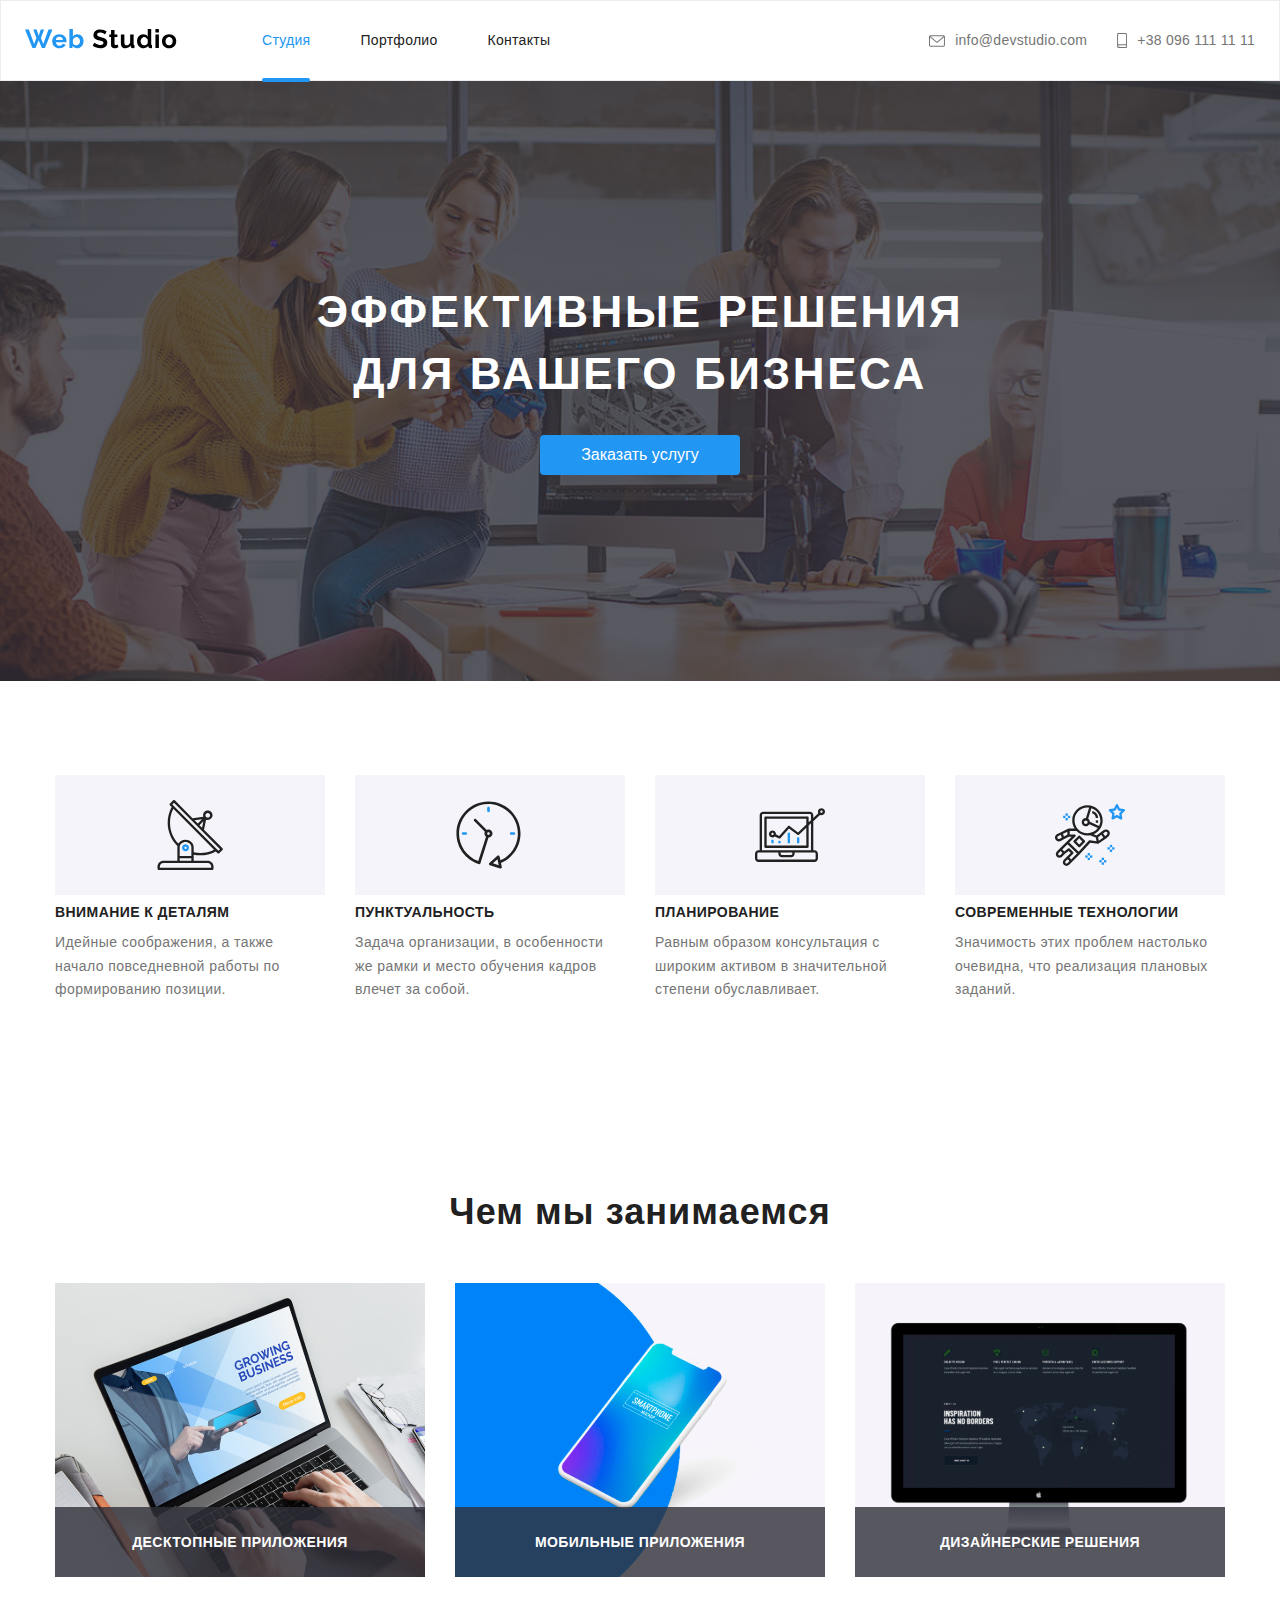
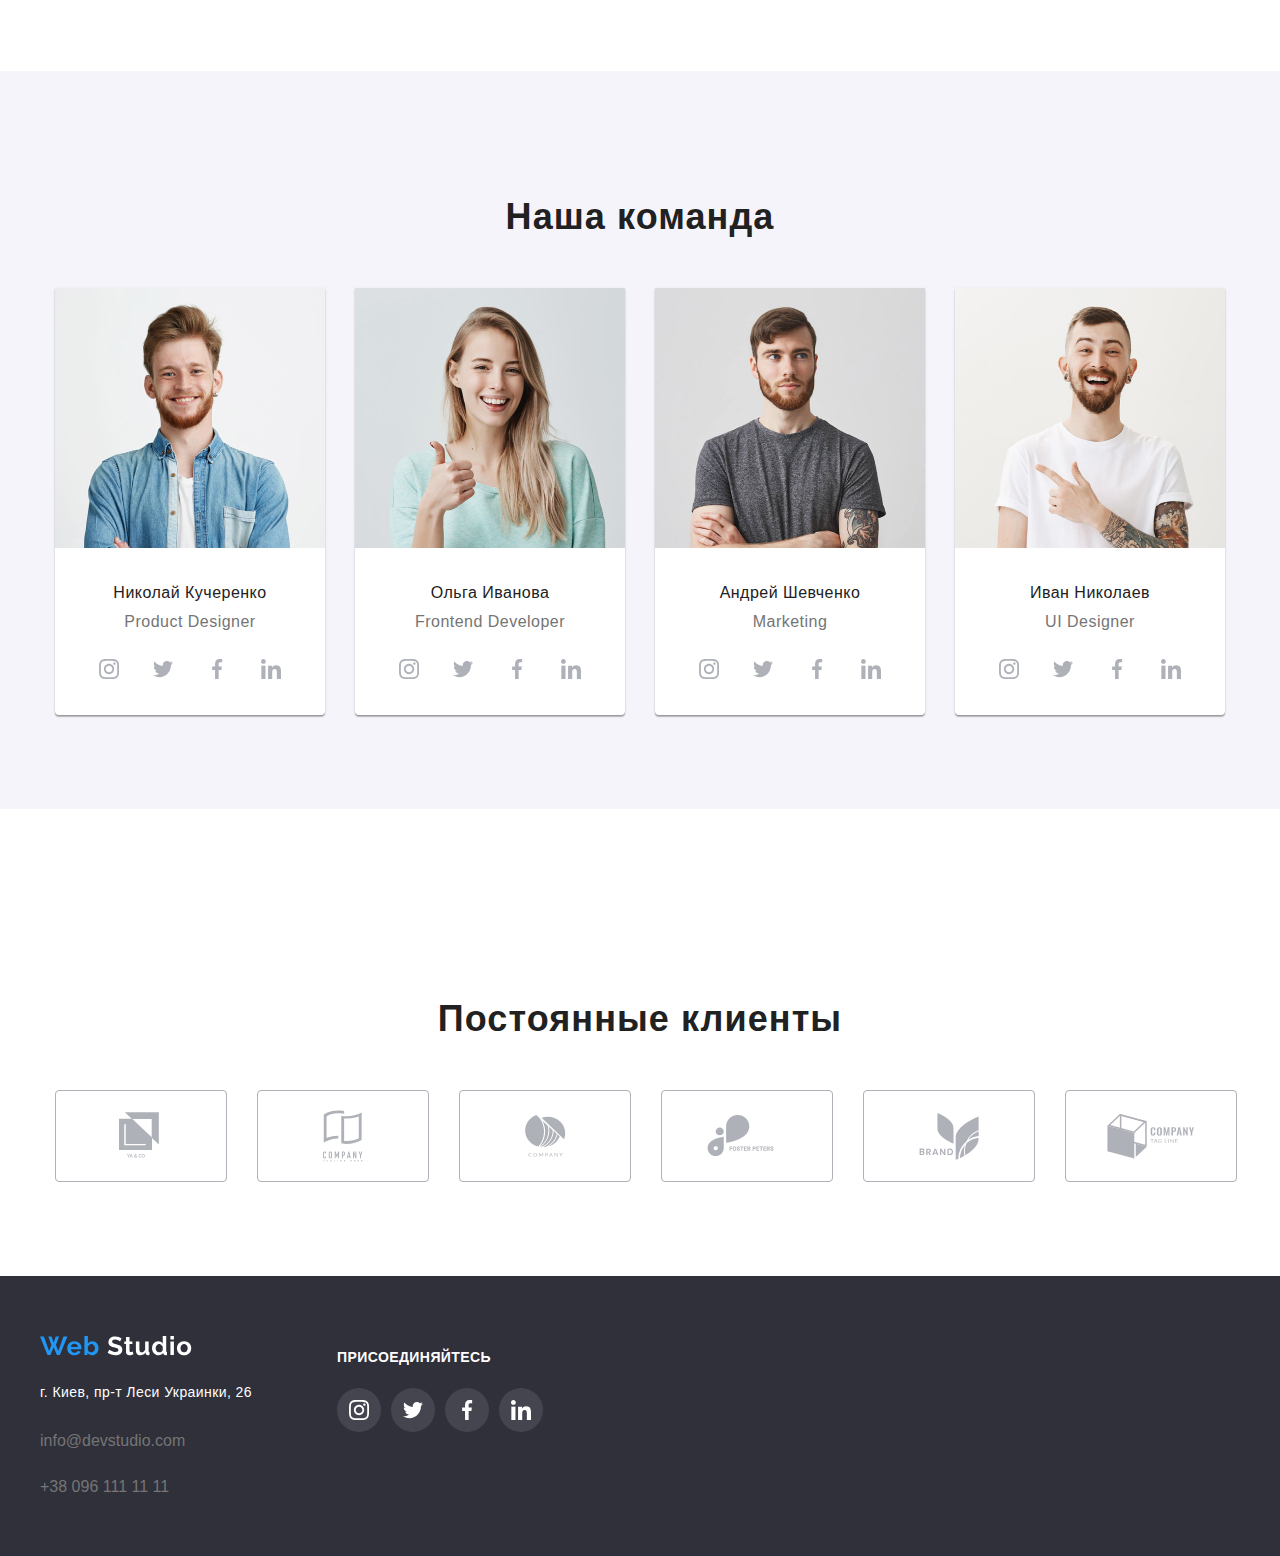
==== commit 1ac3c124: "fix" ====
--- a/index.html
+++ b/index.html
@@ -391,6 +391,44 @@
           <a class="close-button" href="./index.html" data-modal-close
             ><img src="./images/close.svg" alt="close"
           /></a>
+
+          <form class="callback-form">
+            <h1 class="form-tittle">
+              Оставьте свои данные, мы вам перезвоним
+            </h1>
+            <div class="form-field">
+              <label for="name">Имя</label>
+              <input id="name" name="name" type="text" autofocus />
+            </div>
+            <div class="form-field">
+              <label for="tel">Телефон</label>
+              <input id="tel" name="tel" type="tel" />
+            </div>
+            <div class="form-field">
+              <label for="mail">Почта</label>
+              <input id="mail" name="mail" type="email" />
+            </div>
+            <div class="form-field">
+              <label for="comment">Комментарий</label>
+              <textarea
+                name="comment"
+                id="comment"
+                rows="5"
+                placeholder="Введите текст"
+              >
+              </textarea>
+            </div>
+            <div class="policy-field">
+              <input id="agree" name="agree" type="checkbox" />
+              <label for="agree"
+                >Соглашаюсь с рассылкой и принимаю
+                <a class="policy-link" href="">Условия договора</a></label
+              >
+            </div>
+            <div class="submit">
+              <button type="submit" class="submit-btn">Отправить</button>
+            </div>
+          </form>
         </div>
       </div>
     </main>
--- a/css/styles.css
+++ b/css/styles.css
@@ -98,7 +98,7 @@
   left: 0px;
   top: 40px;
 
-  transform: translateY(35px);
+  transform: translateY(37px);
 
   height: 4px;
   width: 100%;
@@ -230,7 +230,6 @@
 .button {
   padding: 10px 32px;
   color: var(--alternative-text-color);
-  display: inline-block;
   background: #2196f3;
   border-radius: 4px;
   border: 1px solid transparent;
@@ -285,7 +284,76 @@
   right: 8px;
   top: 8px;
 }
-/* Features */
+
+/* --------------FORM-DECORATION--------------------- */
+.callback-form {
+  padding: 40px;
+}
+.form-tittle {
+  text-align: center;
+  margin-top: 0px;
+  margin-bottom: 0px;
+
+  font-weight: 700;
+  font-size: 20px;
+  line-height: 1.15;
+  letter-spacing: 0.01em;
+}
+.form-field {
+  display: flex;
+  flex-direction: column;
+  margin-top: 10px;
+}
+.form-field label {
+  margin-bottom: 4px;
+
+  font-size: 12px;
+  line-height: 14px;
+  letter-spacing: 0.01em;
+
+  color: var(--secondary-text-color);
+}
+.form-field input {
+  border: 1px solid rgba(33, 33, 33, 0.2);
+
+  border-radius: 4px;
+  height: 40px;
+}
+
+textarea {
+  padding: 12px 16px;
+
+  border: 1px solid rgba(33, 33, 33, 0.2);
+
+  border-radius: 4px;
+  resize: none;
+}
+.policy-field {
+  align-items: center;
+  margin-top: 20px;
+}
+.policy-field .policy-link {
+  text-decoration: underline;
+  color: var(--accent-color);
+}
+.submit {
+  display: flex;
+  align-content: center;
+  justify-content: center;
+}
+.submit-btn {
+  margin-top: 30px;
+  padding: 10px 32px;
+
+  min-width: 200px;
+
+  color: var(--alternative-text-color);
+  background: #2196f3;
+  border-radius: 4px;
+  border: 1px solid transparent;
+}
+/* ----------------Features ----------------------------*/
+
 .features .list {
   display: flex;
   justify-content: center;
@@ -354,6 +422,9 @@
 /* wORK CARD  */
 .work-item {
   position: relative;
+}
+.work-img {
+  display: block;
 }
 .work-item + .work-item {
   margin-left: 30px;
